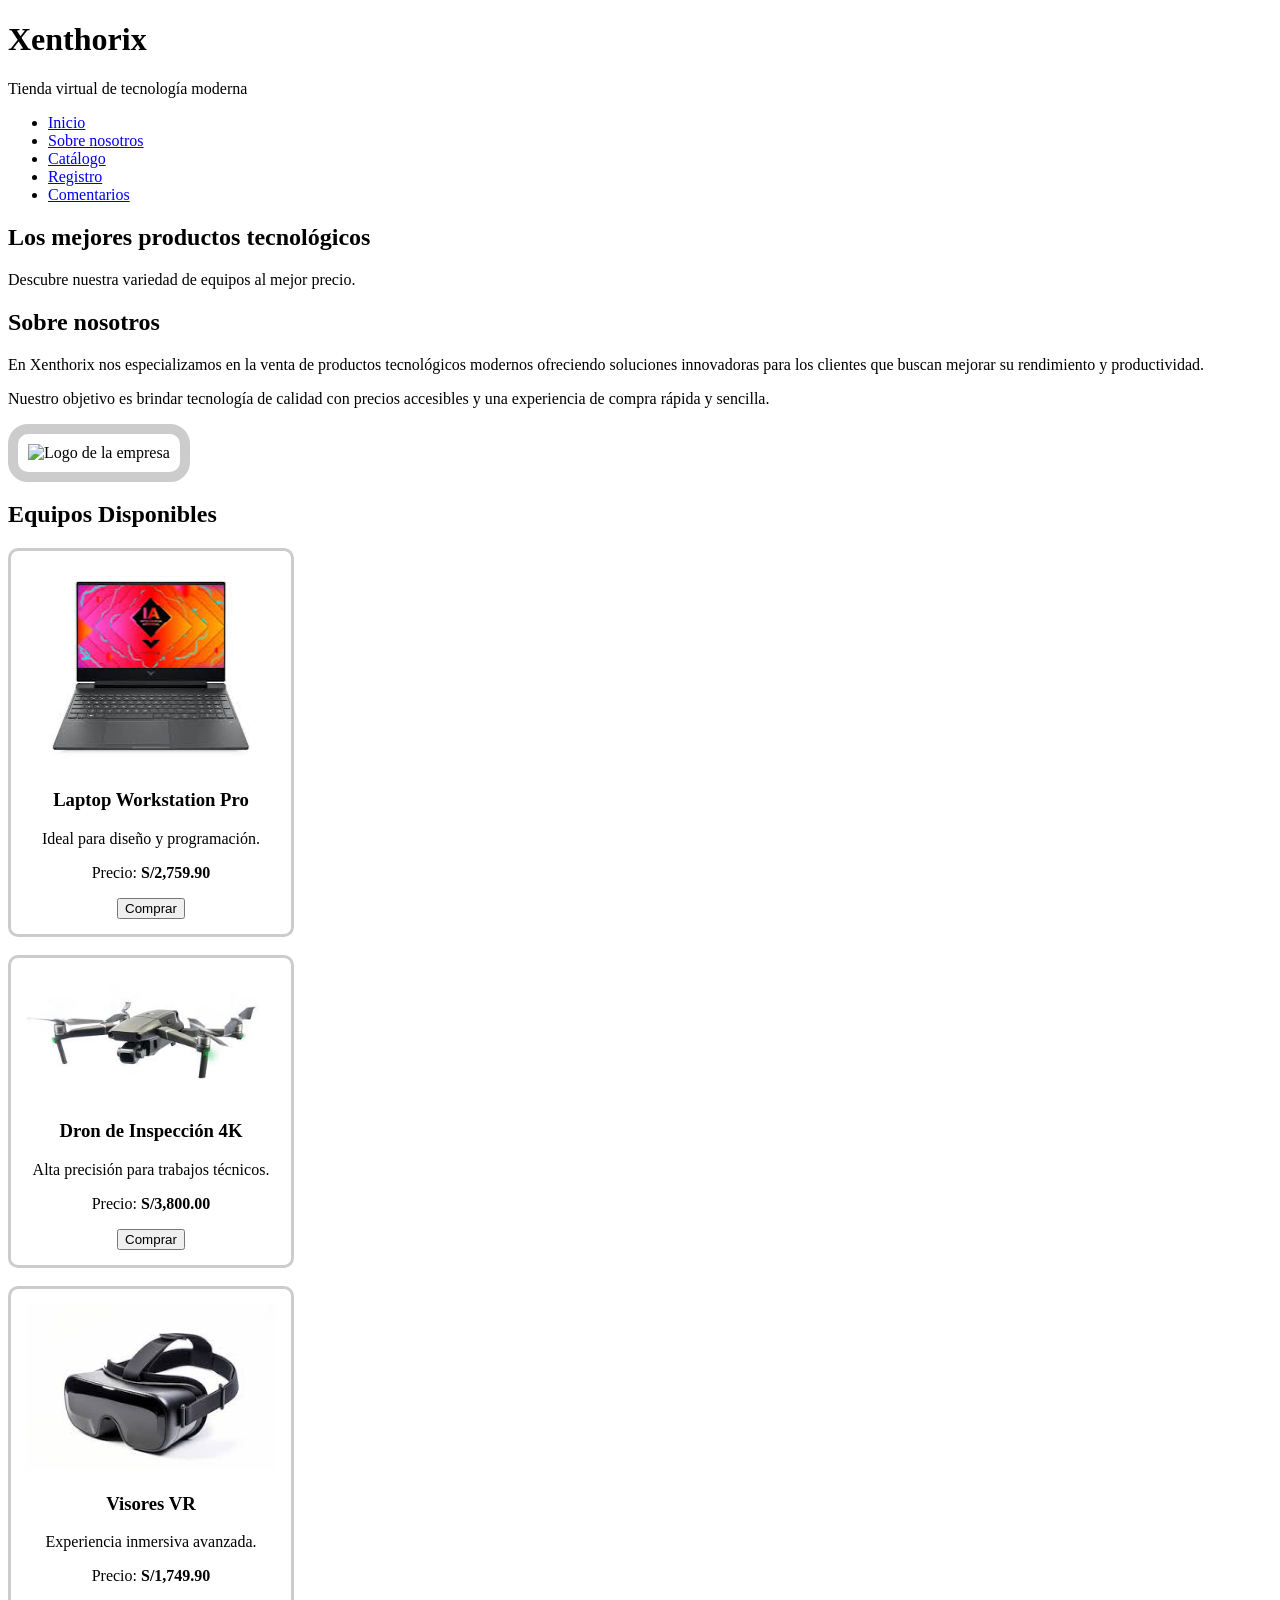
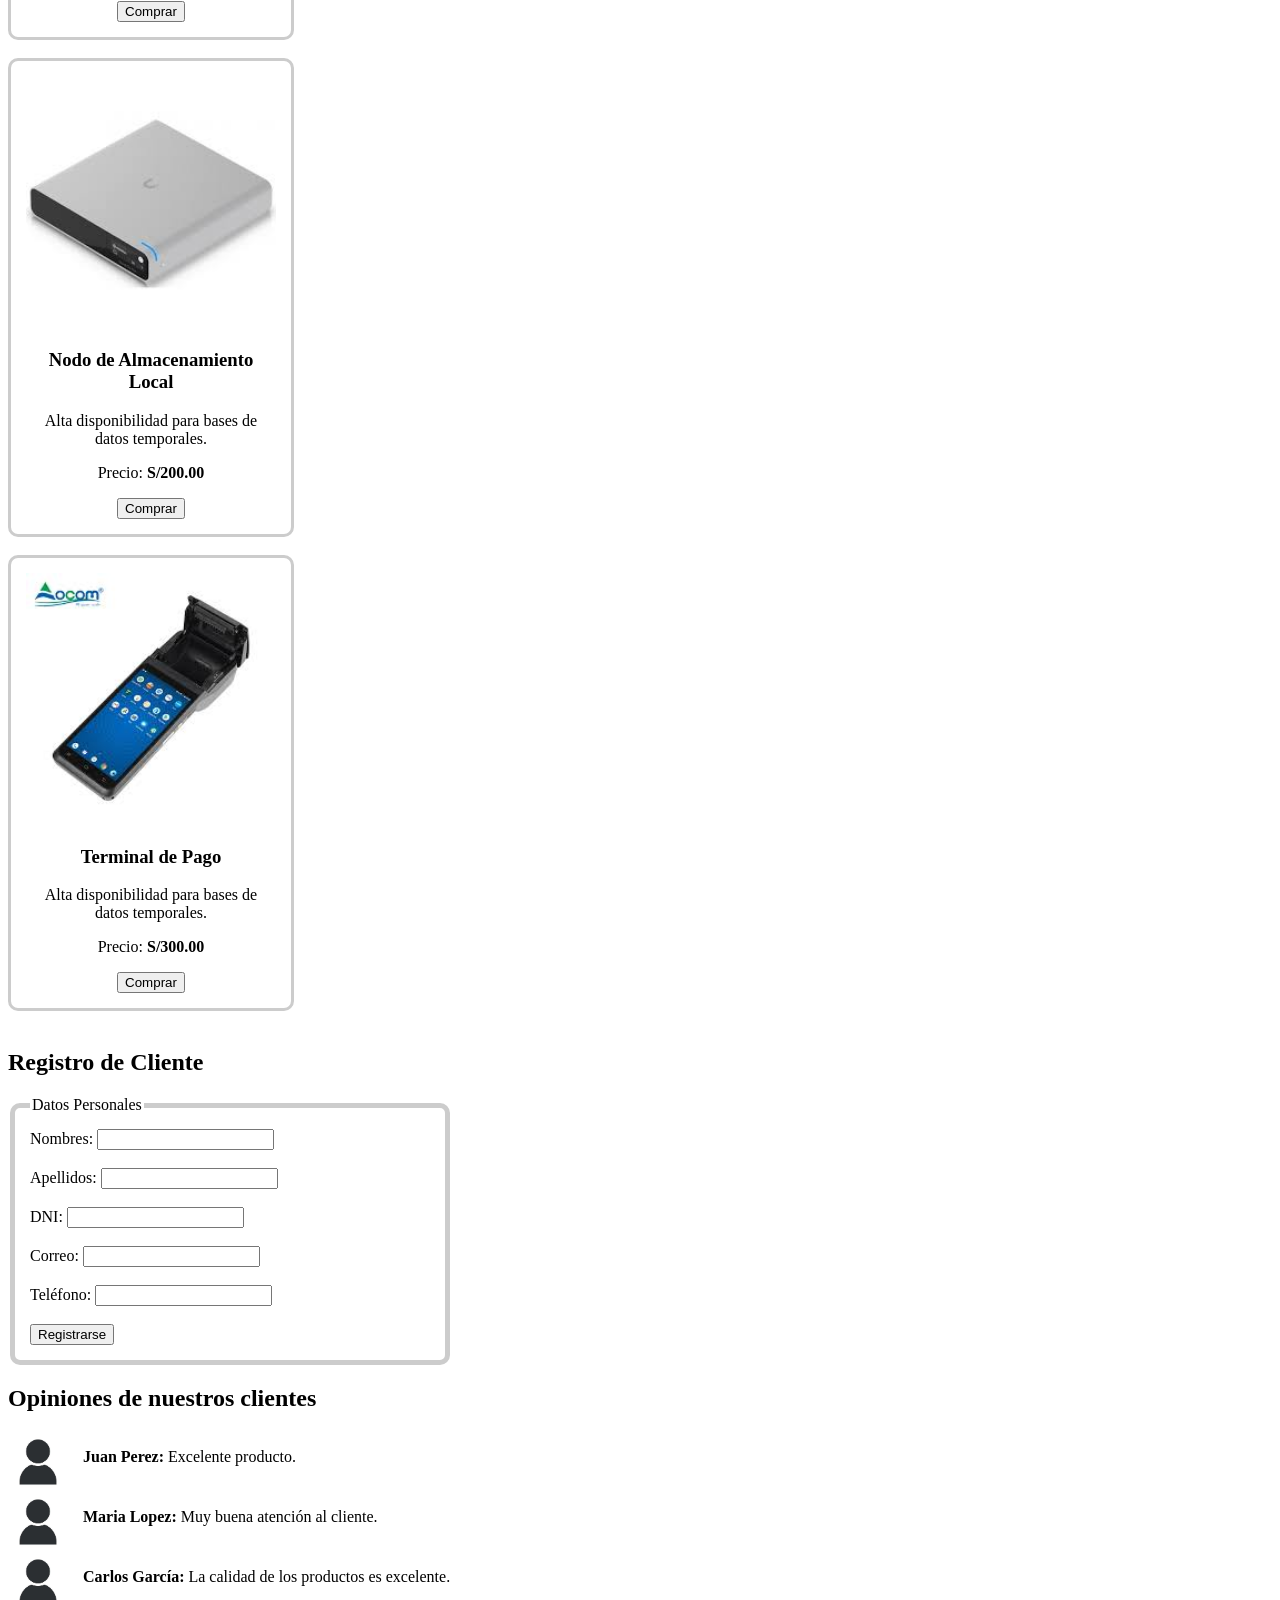
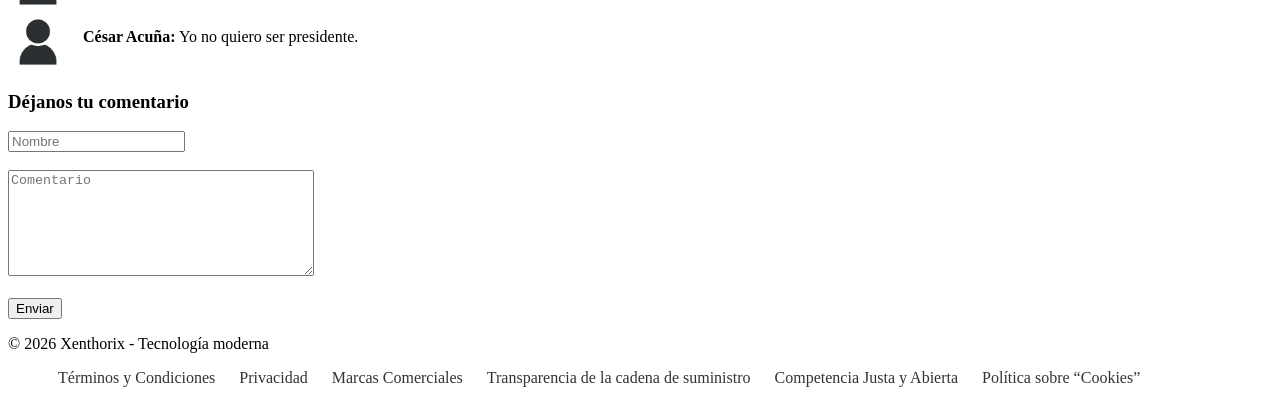
==== index.html @ 1d028c47 "Camb 4" ====
<!DOCTYPE html>
<html lang="es">
<head>
    <meta charset="UTF-8">
    <title>Xenthorix - Tienda de Tecnología</title>
</head>
<body>

    <!-- ENCABEZADO -->
    <header>
        <h1>Xenthorix</h1>
        <p>Tienda virtual de tecnología moderna</p>
    </header>

    <!-- MENÚ -->
    <nav>
        <ul>
            <li><a href="#inicio">Inicio</a></li>
            <li><a href="#nosotros">Sobre nosotros</a></li>
            <li><a href="#catalogo">Catálogo</a></li>
            <li><a href="#registro">Registro</a></li>
            <li><a href="#comentarios">Comentarios</a></li>
        </ul>
    </nav>

    <main>

        <!-- INICIO -->
        <section id="inicio">
            <h2>Los mejores productos tecnológicos</h2>
            <p>Descubre nuestra variedad de equipos al mejor precio.</p>
        </section>

        <!-- SOBRE NOSOTROS -->
        <section id="nosotros">
            <h2>Sobre nosotros</h2>
            <p>
                En Xenthorix nos especializamos en la venta de productos tecnológicos modernos ofreciendo soluciones innovadoras para los clientes que buscan mejorar su rendimiento y productividad.
            </p>
            <p>
                Nuestro objetivo es brindar tecnología de calidad con precios accesibles
                y una experiencia de compra rápida y sencilla.
            </p>
            <img src="c:\Users\uset\Downloads\vecteezy_tech-world-logo-template-design-vector-design-concept-icon_14832002-1-artguru.png" alt="Logo de la empresa" style="width:300px; height: 300px;border: 10px solid #ccc; padding: 10px; border-radius: 20px; text-align: center;">
        </section>

        <!-- CATÁLOGO -->
        <section id="catalogo">
            <h2>Equipos Disponibles</h2>

            <article style="border: 3px solid #ccc; padding: 15px; width: 250px; border-radius: 10px; text-align: center;">
                <img src="imagen/laptop.jpg" style="width:100%;">
                <h3>Laptop Workstation Pro</h3>
                <p>Ideal para diseño y programación.</p>
                <p>Precio: <strong>S/2,759.90</strong></p>
                <button>Comprar</button>
            </article>
            <br>

            <article style="border: 3px solid #ccc; padding: 15px; width: 250px; border-radius: 10px; text-align: center;">
                <img src="imagen/dron.jpg" style="width:100%;">
                <h3>Dron de Inspección 4K</h3>
                <p>Alta precisión para trabajos técnicos.</p>
                <p>Precio: <strong>S/3,800.00</strong></p>
                <button>Comprar</button>
            </article>
            <br>

            <article style="border: 3px solid #ccc; padding: 15px; width: 250px; border-radius: 10px; text-align: center;">
                <img src="imagen/gafas.jpg" style="width:100%;">
                <h3>Visores VR</h3>
                <p>Experiencia inmersiva avanzada.</p>
                <p>Precio: <strong>S/1,749.90</strong></p>
                <button>Comprar</button>
            </article>
            <br>

            <article style="border: 3px solid #ccc; padding: 15px; width: 250px; border-radius: 10px; text-align: center;">
                <img src="imagen/servidor.jpg" style="width:100%;">
                <h3>Nodo de Almacenamiento Local</h3>
                <p>Alta disponibilidad para bases de datos temporales.</p>
                <p>Precio: <strong>S/200.00</strong></p>
                <button>Comprar</button>
            </article>
            <br>
            
            <article style="border: 3px solid #ccc; padding: 15px; width: 250px; border-radius: 10px; text-align: center;">
                <img src="imagen/terminal_de_pago.jpg" style="width: 100%;">
                <h3>Terminal de Pago</h3>
                <p>Alta disponibilidad para bases de datos temporales.</p>
                <p>Precio: <strong>S/300.00</strong></p>
                <button>Comprar</button>
            </article>
            <br>
            

        </section>

        <!-- REGISTRO -->
        <section id="registro">
            <h2>Registro de Cliente</h2>

            <form>
                <fieldset style="border: 5px solid #ccc; padding: 15px; width: 400px; border-radius: 10px;"> 
                    <legend>Datos Personales</legend>

                    <label>Nombres:</label>
                    <input type="text" required><br><br>

                    <label>Apellidos:</label>
                    <input type="text" required><br><br>

                    <label>DNI:</label>
                    <input type="text" required><br><br>

                    <label>Correo:</label>
                    <input type="email" required><br><br>

                    <label>Teléfono:</label>
                    <input type="tel"><br><br>

                    <button type="submit">Registrarse</button>
                </fieldset>
            </form>
        </section>

        <!-- COMENTARIOS -->
        <section id="comentarios">
            <h2>Opiniones de nuestros clientes</h2>

            <article style="display:flex; gap:15px;">
                <img src="imagen/user1.jpg" style="width:60px; border-radius:50%;">
                <p><strong>Juan Perez:</strong> Excelente producto.</p>
            </article>

            <article style="display:flex; gap:15px;">
                <img src="imagen/user1.jpg" style="width:60px; border-radius:50%;">
                <p><strong>Maria Lopez:</strong> Muy buena atención al cliente.</p>
            </article>

            <article style="display:flex; gap:15px;">
                <img src="imagen/user1.jpg" style="width:60px; border-radius:50%;">
                <p><strong>Carlos García:</strong> La calidad de los productos es excelente.</p>
            </article>

            <article style="display:flex; gap:15px;">
                <img src="imagen/user1.jpg" style="width:60px; border-radius:50%;">
                <p><strong>César Acuña:</strong> Yo no quiero ser presidente.</p>
            </article>
            
                <h3>Déjanos tu comentario</h3>
                <form>
                    <input type="text" placeholder="Nombre"><br><br>
                    <textarea placeholder="Comentario" style="width:300px; height:100px;"></textarea><br><br>
                    <button>Enviar</button>
            </form>
        </section>

    </main>

    <!-- FOOTER -->
    <footer>
        <p>&copy; 2026 Xenthorix - Tecnología moderna</p>
    </footer>

    <div class="col-12 text-center">
		<ul>
            <style>
                .links {
                    display: inline-block;
                    margin: 0 10px;
                }
                .links a {
                    text-decoration: none;
                    color: #333;
                }
            </style>
            
				<li class="links"><a href="/es/legal/copyright.html">Términos y Condiciones</a></li>
			
				<li class="links"><a href="/es/legal/privacy.html">Privacidad</a></li>
			
				<li class="links"><a href="/es/legal/trademarks.html">Marcas Comerciales</a></li>
			
				<li class="links"><a href="/es/legal/transparency.html" target="_blank">Transparencia de la cadena de suministro</a></li>
			
				<li class="links"><a href="/es/legal/competition.html">Competencia Justa y Abierta</a></li>
			
				<li class="links"><a href="/es/legal/cookies.html">Política sobre “Cookies”</a></li>
			
		</ul>
	</div>

</body>
</html>
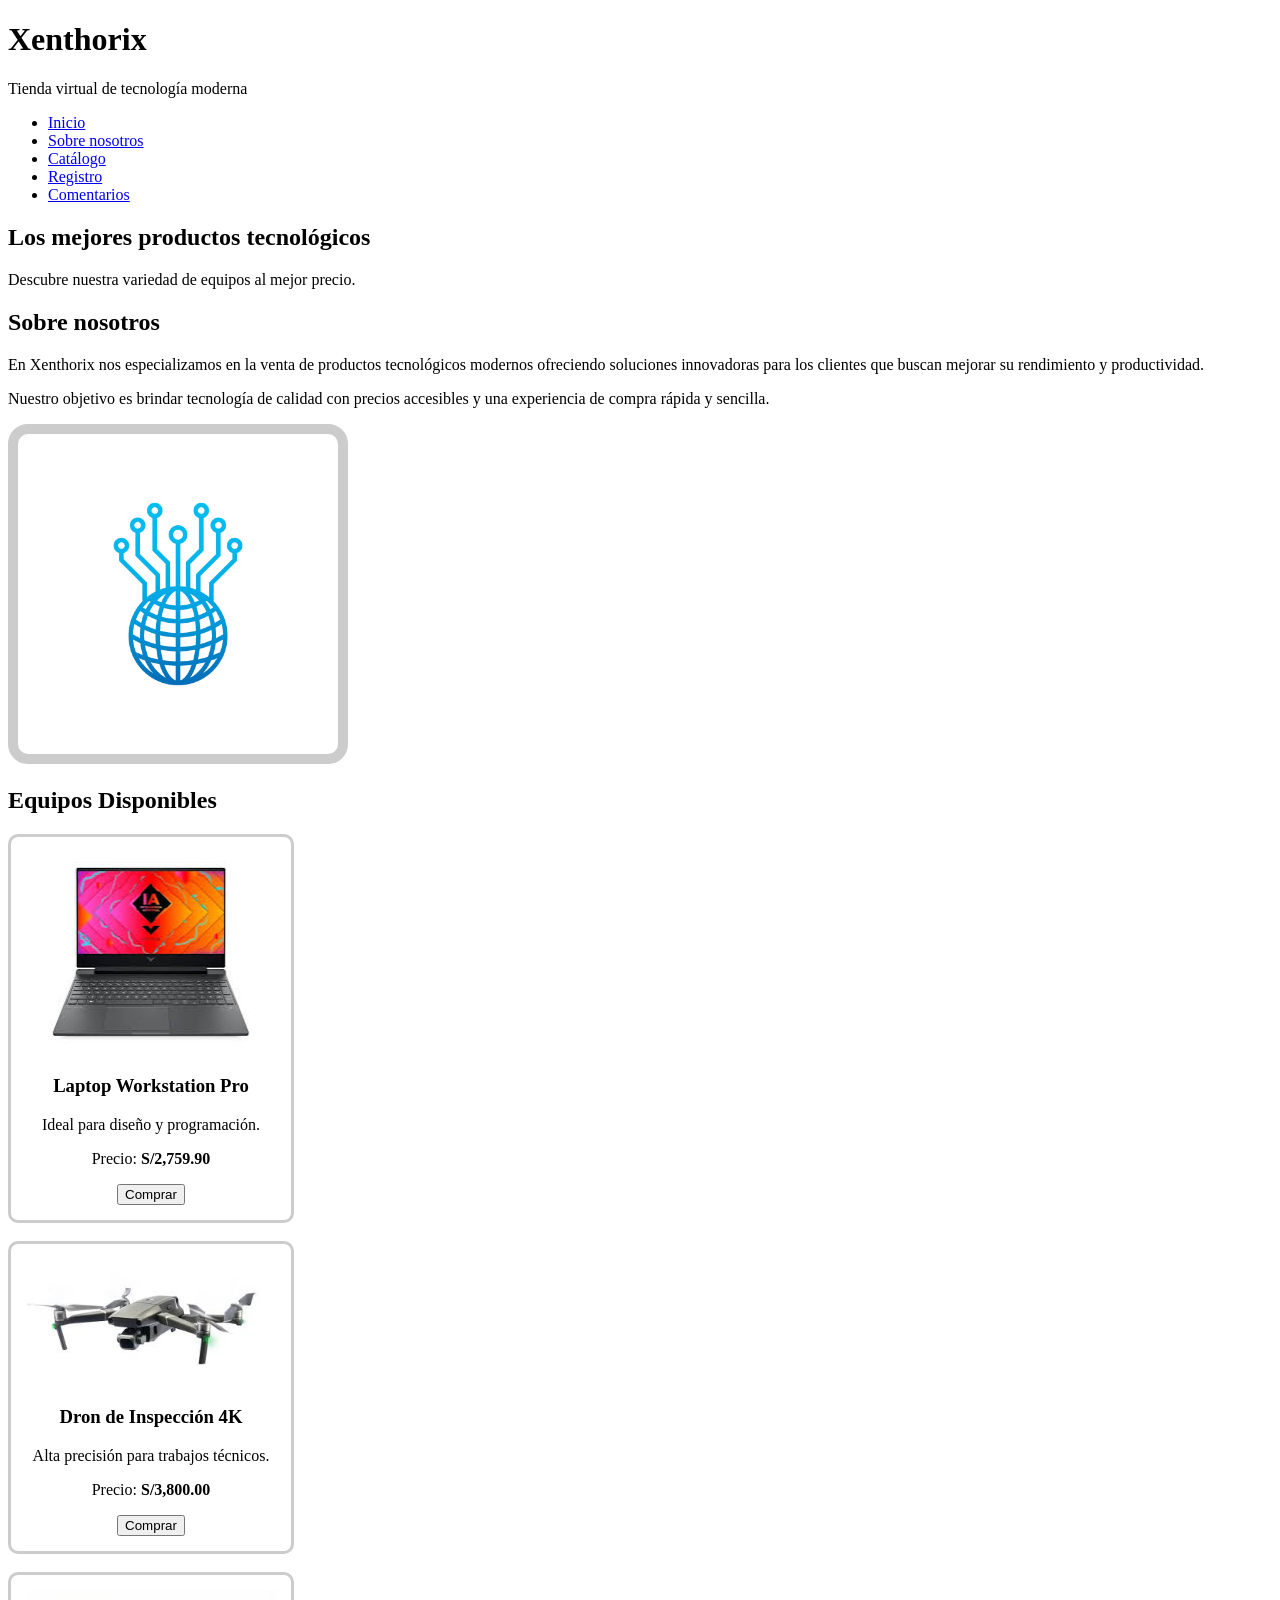
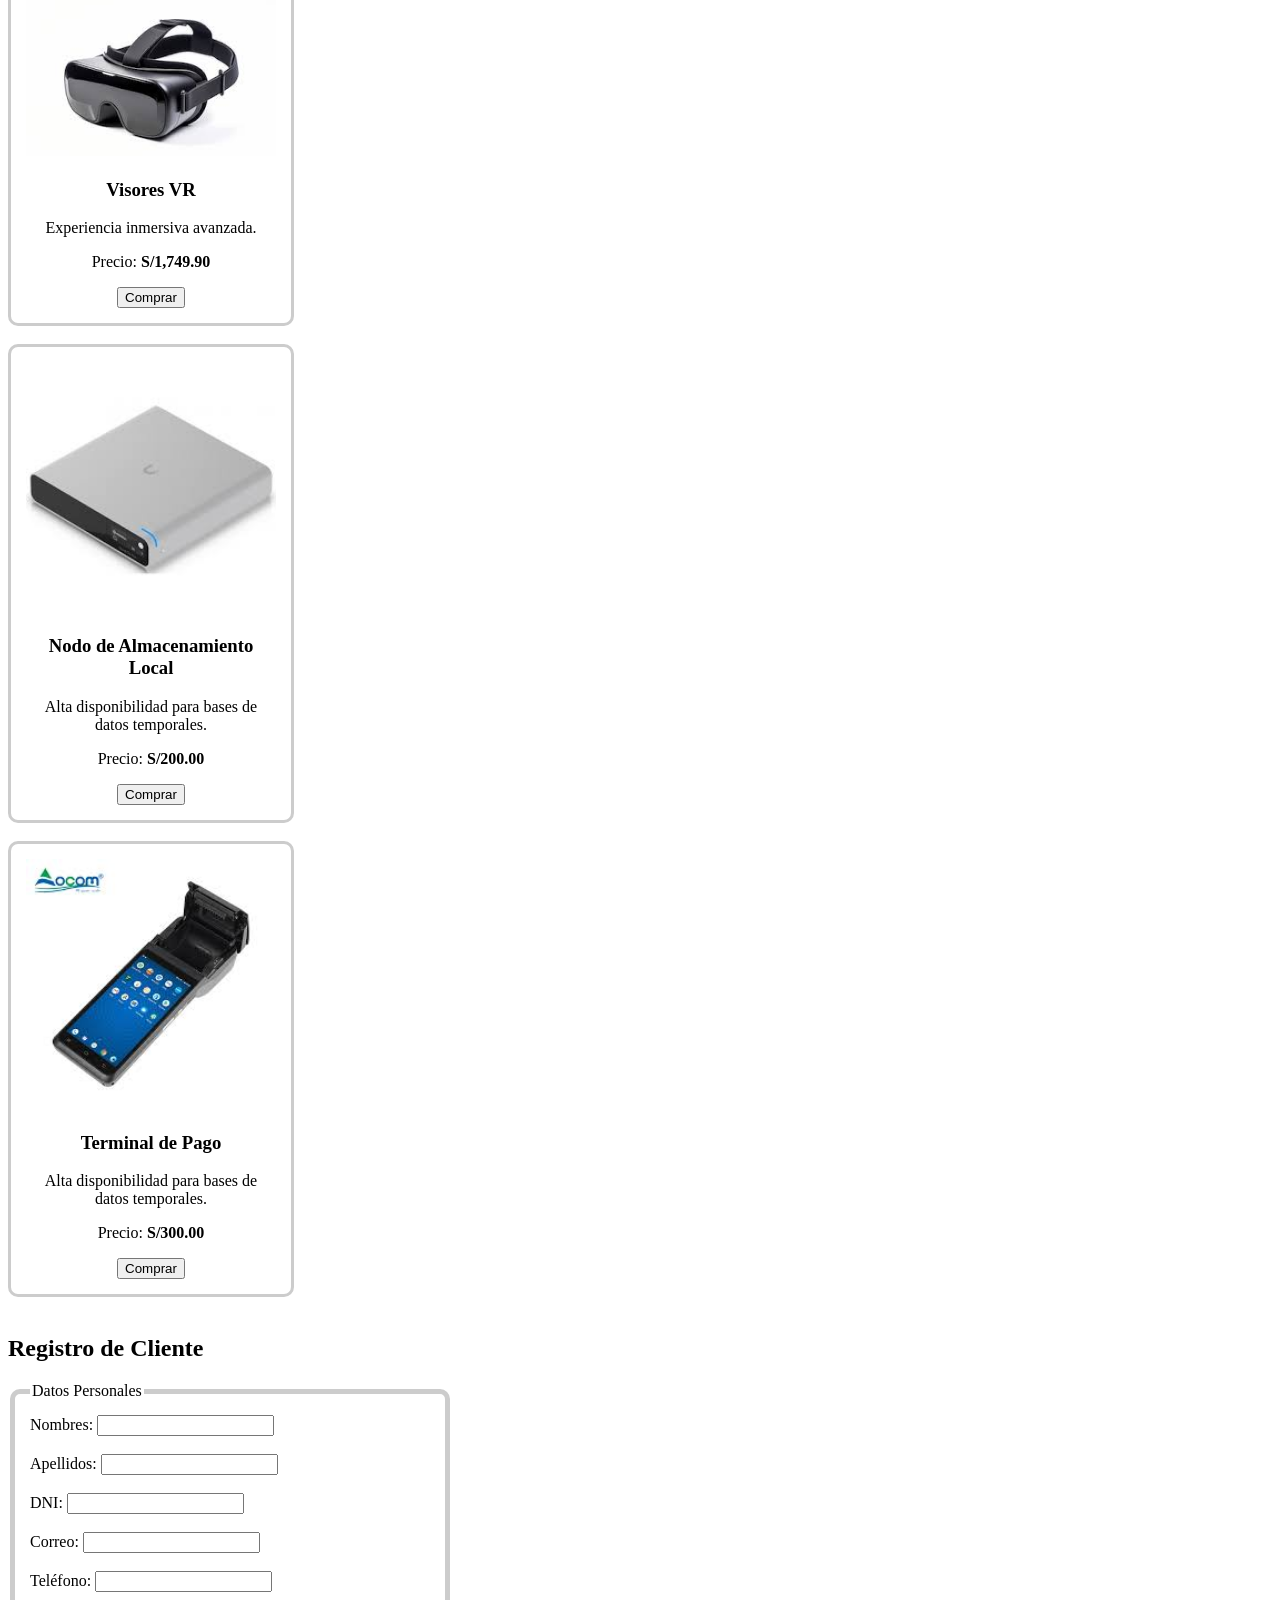
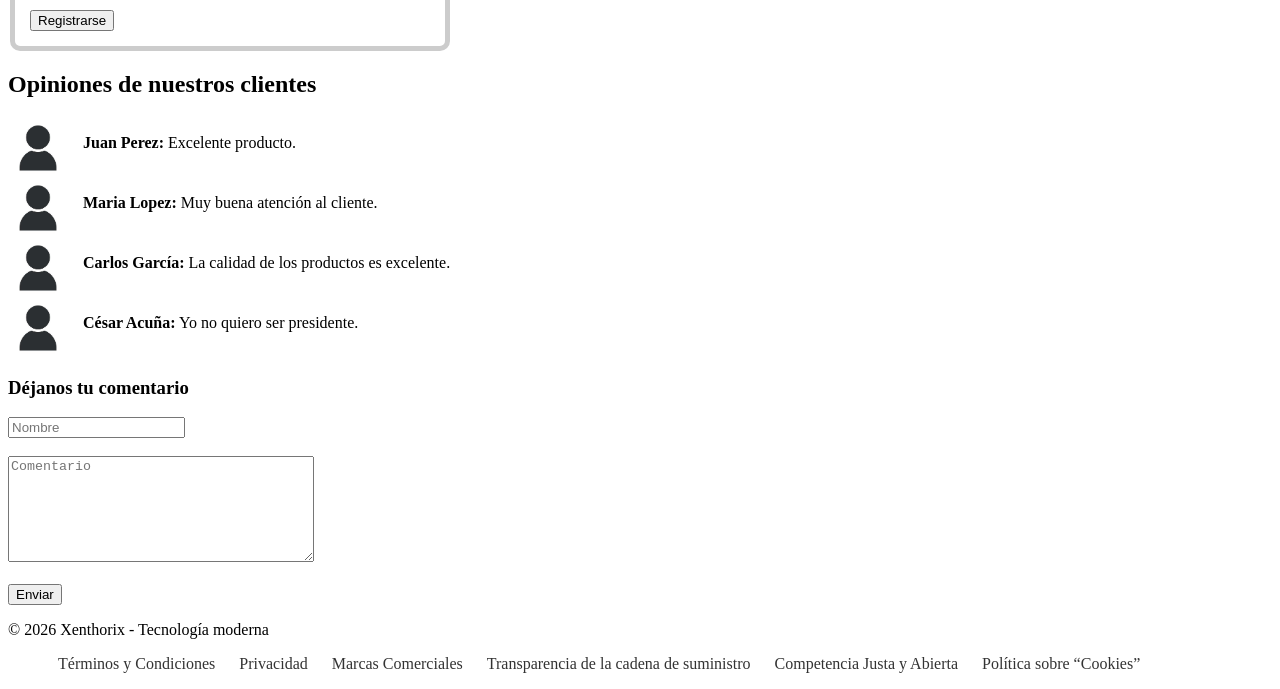
==== commit 451dffb5: "logo1" ====
--- a/index.html
+++ b/index.html
@@ -41,7 +41,7 @@
                 Nuestro objetivo es brindar tecnología de calidad con precios accesibles
                 y una experiencia de compra rápida y sencilla.
             </p>
-            <img src="c:\Users\uset\Downloads\vecteezy_tech-world-logo-template-design-vector-design-concept-icon_14832002-1-artguru.png" alt="Logo de la empresa" style="width:300px; height: 300px;border: 10px solid #ccc; padding: 10px; border-radius: 20px; text-align: center;">
+            <img src="imagen/logo.png" alt="Logo de la empresa" style="width:300px; height: 300px;border: 10px solid #ccc; padding: 10px; border-radius: 20px; text-align: center;">
         </section>
 
         <!-- CATÁLOGO -->
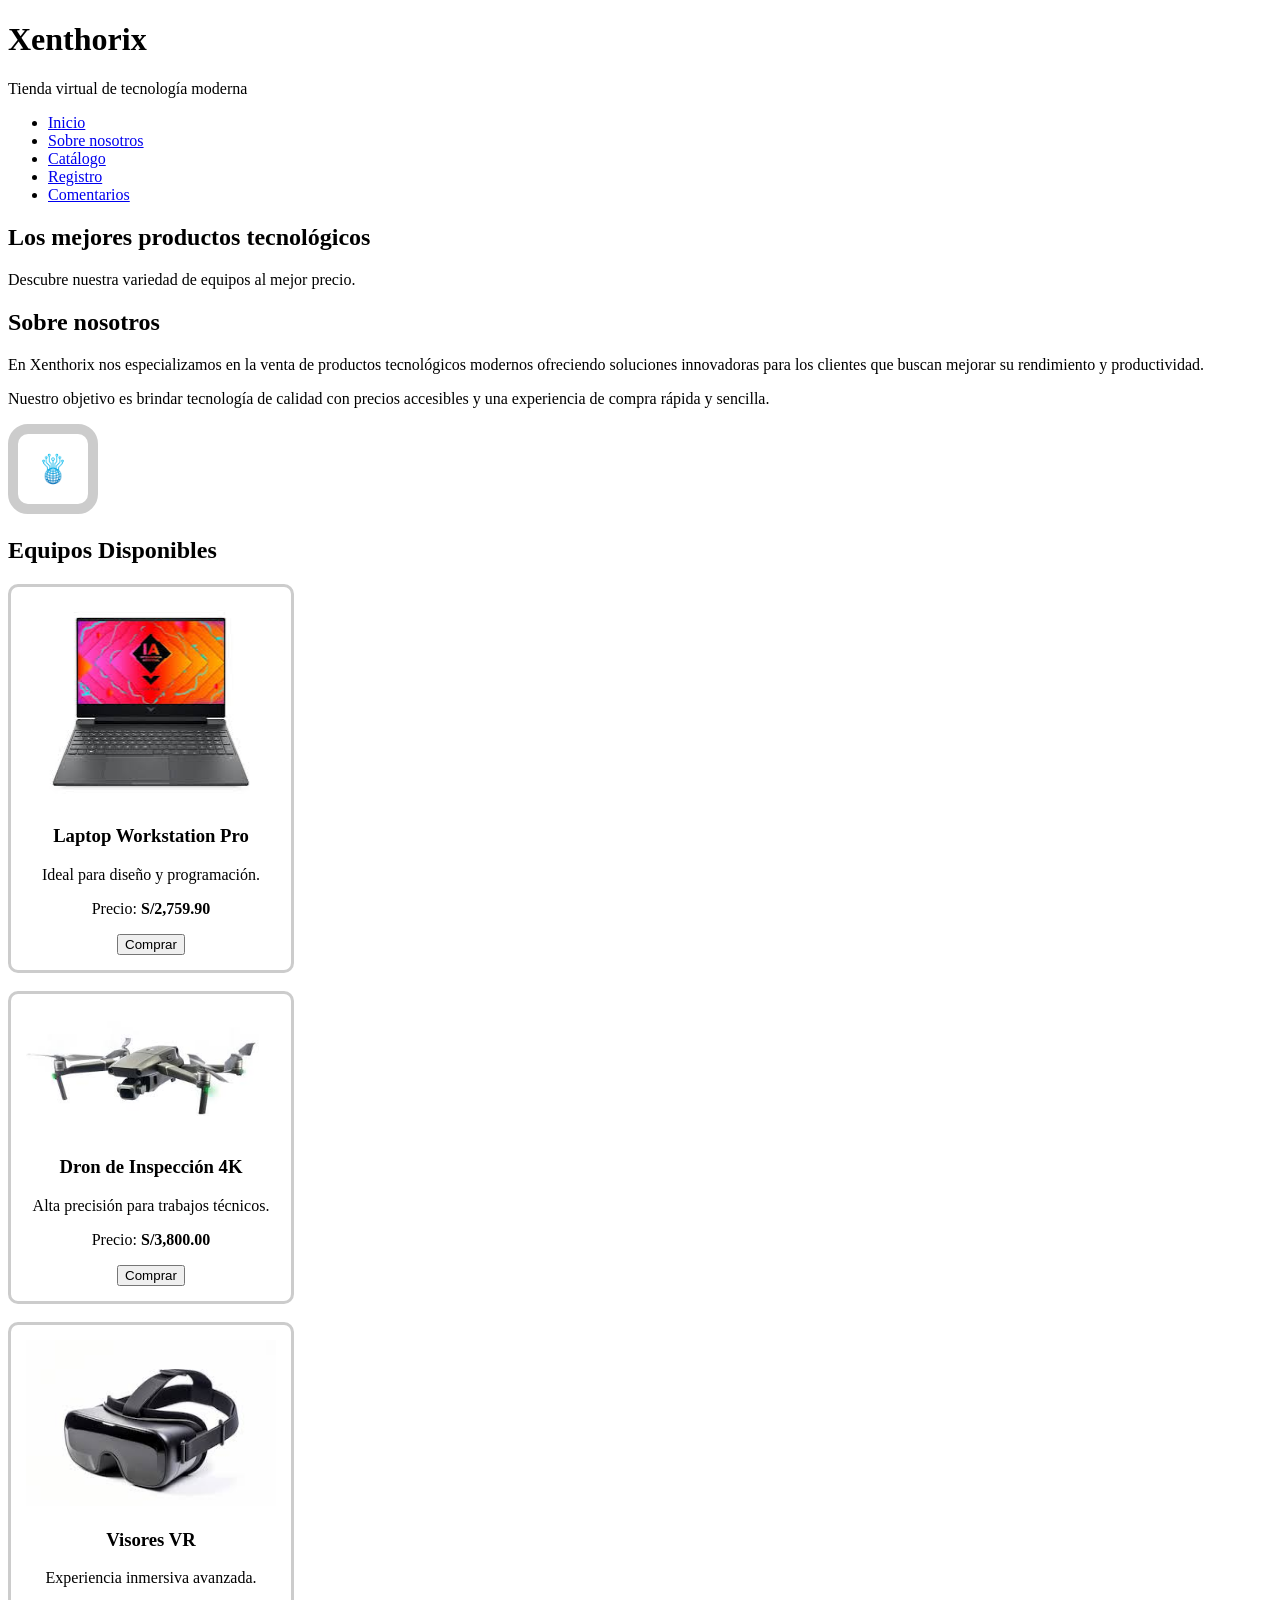
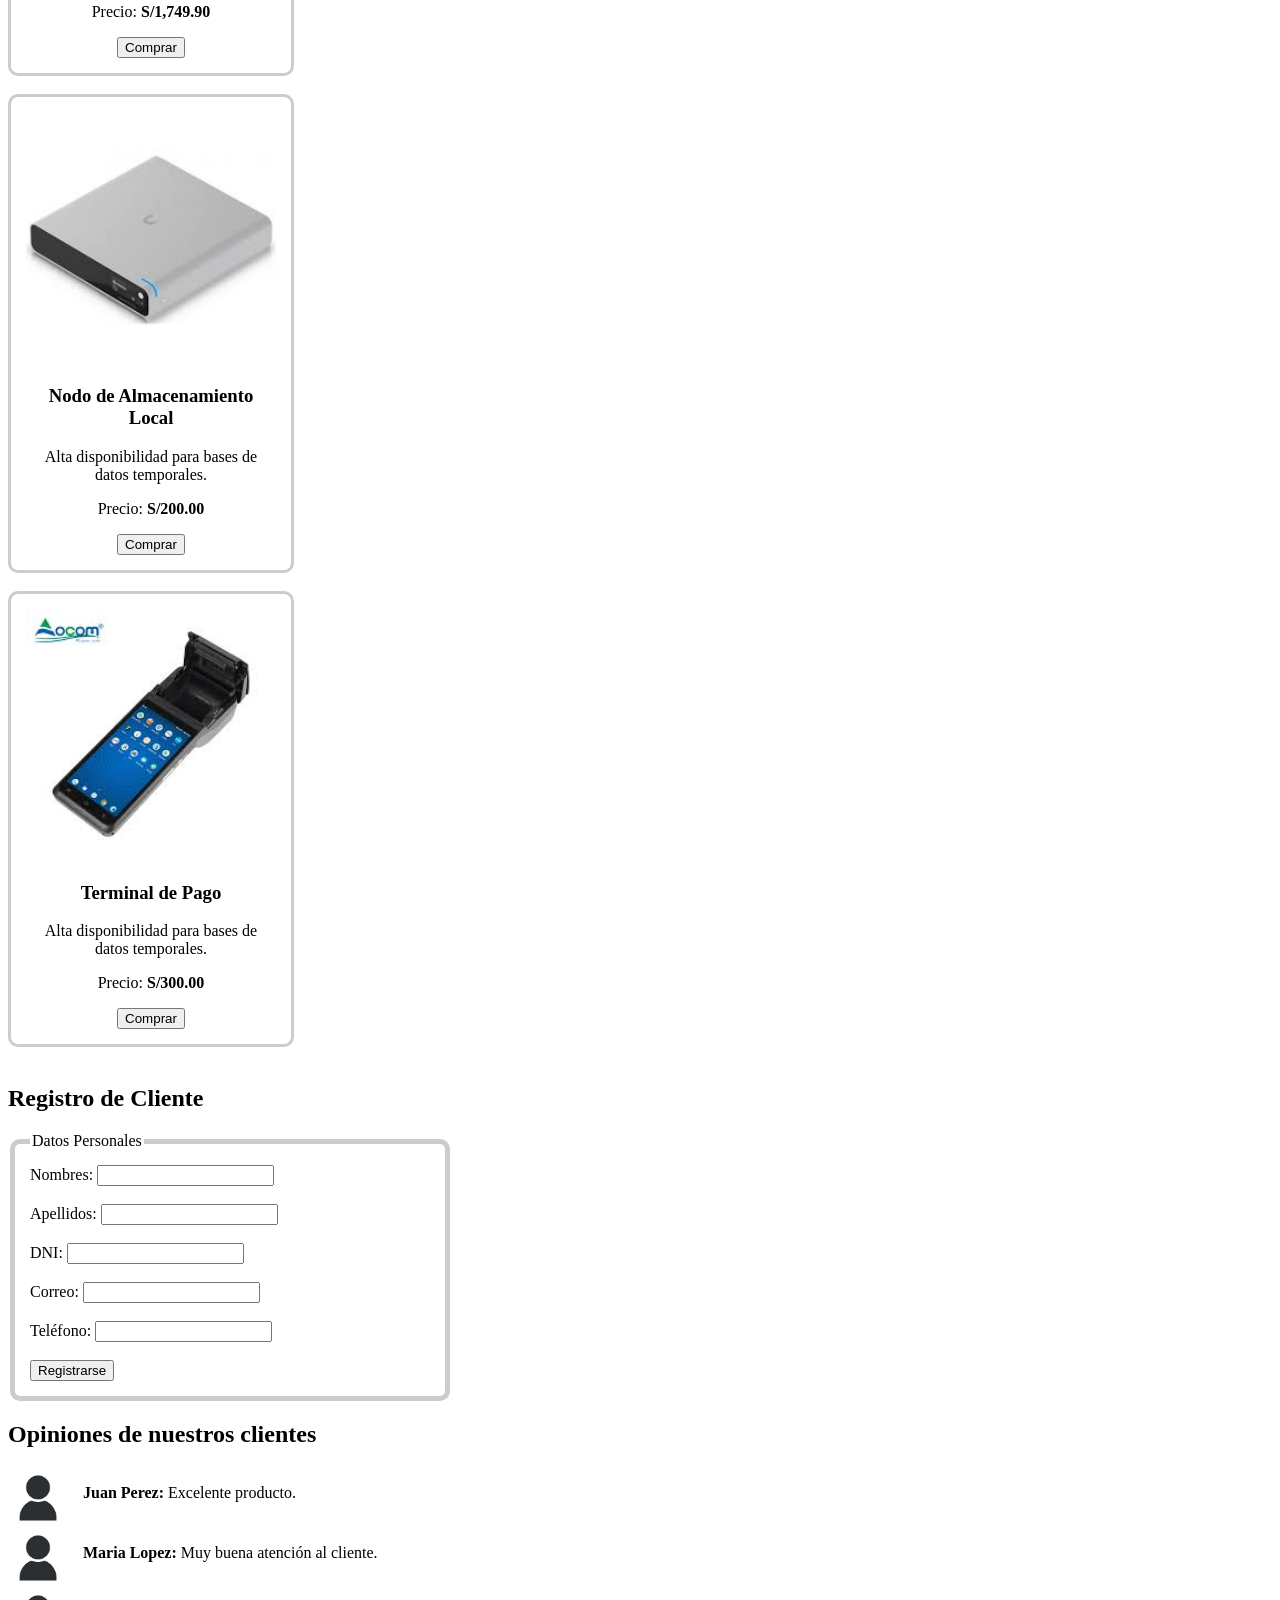
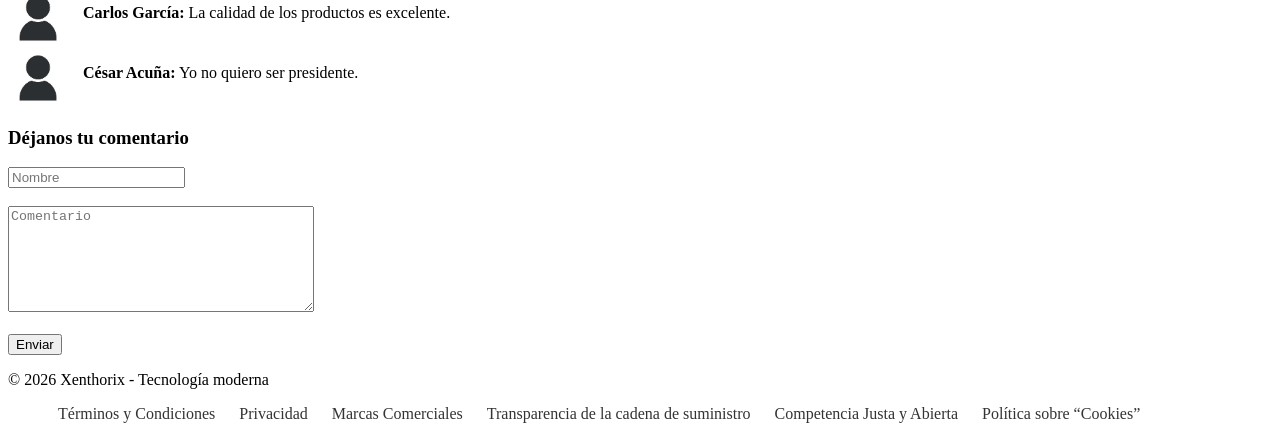
==== commit 2bd9bac3: "cambio logo otra vez xd" ====
--- a/index.html
+++ b/index.html
@@ -41,7 +41,7 @@
                 Nuestro objetivo es brindar tecnología de calidad con precios accesibles
                 y una experiencia de compra rápida y sencilla.
             </p>
-            <img src="imagen/logo.png" alt="Logo de la empresa" style="width:300px; height: 300px;border: 10px solid #ccc; padding: 10px; border-radius: 20px; text-align: center;">
+            <img src="imagen/logo.png" alt="Logo de la empresa" style="width:50px; height: 50px;border: 10px solid #ccc; padding: 10px; border-radius: 20px; text-align: center;">
         </section>
 
         <!-- CATÁLOGO -->
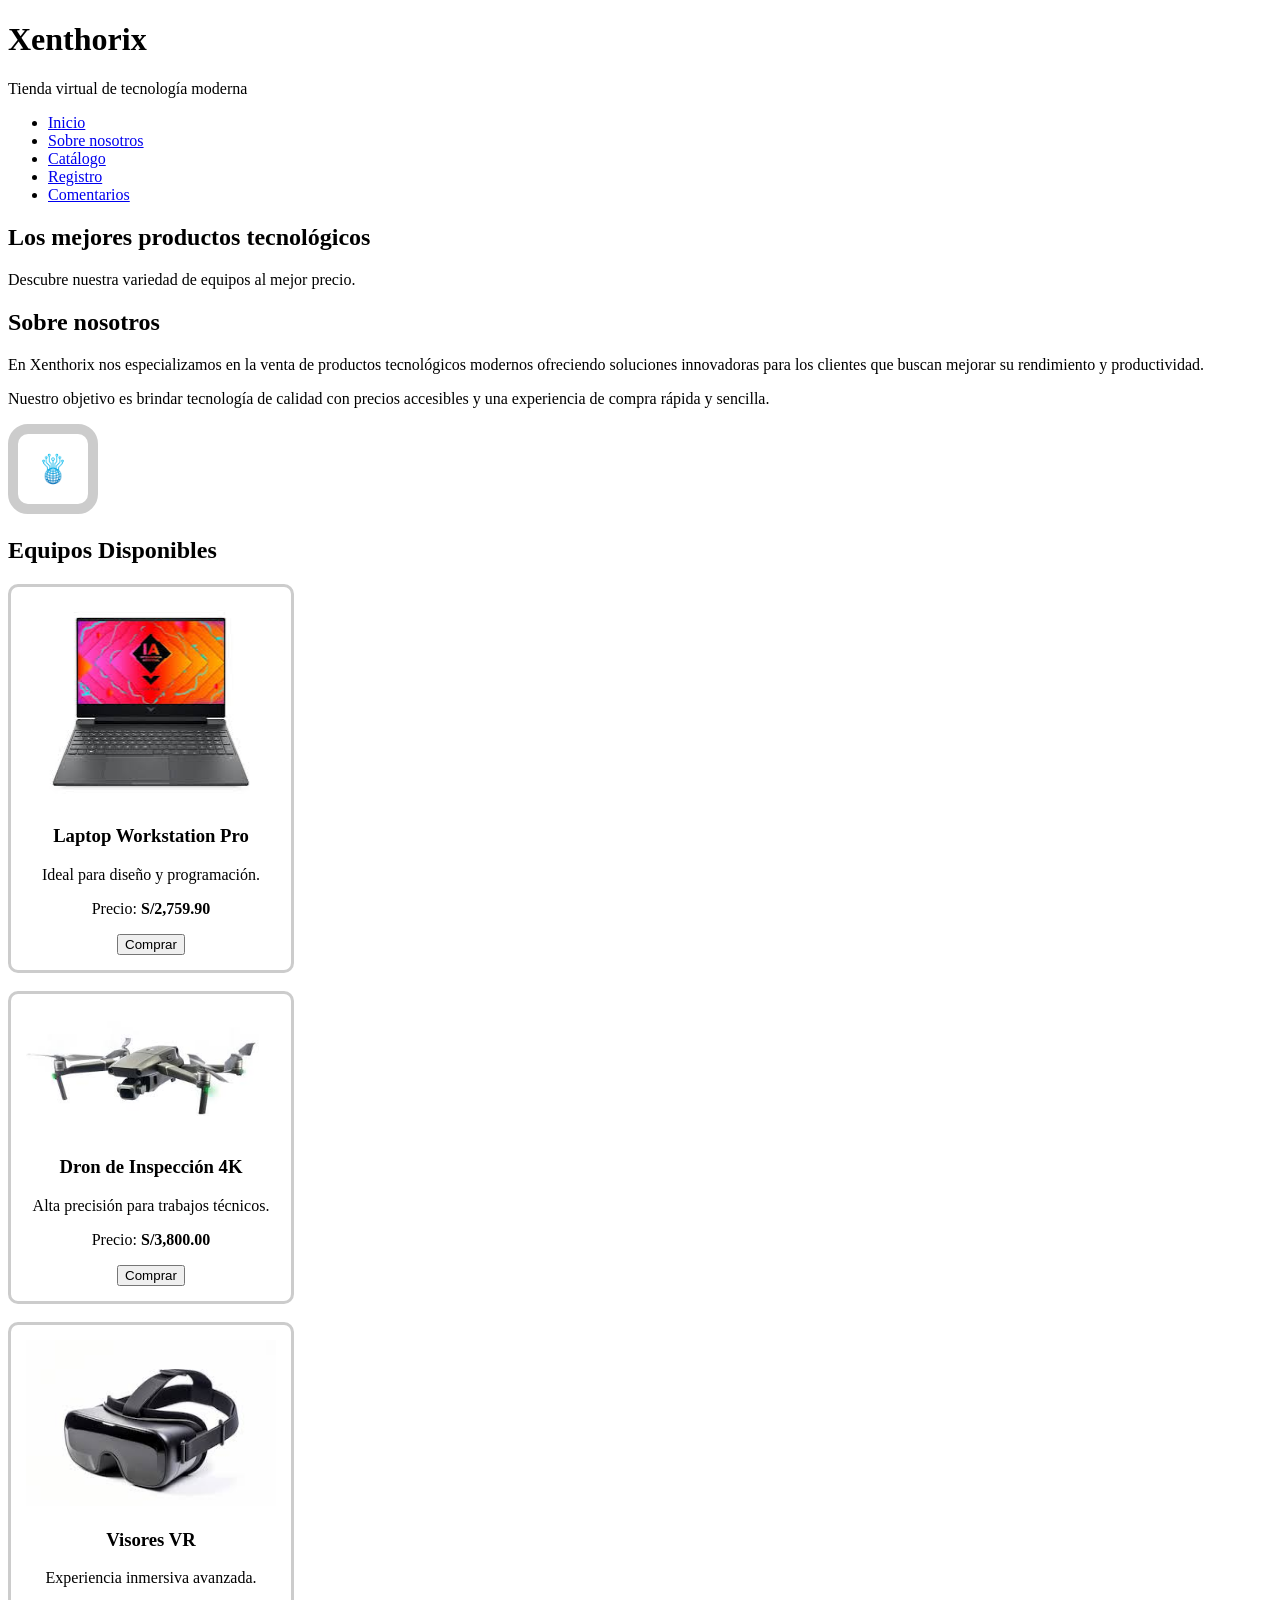
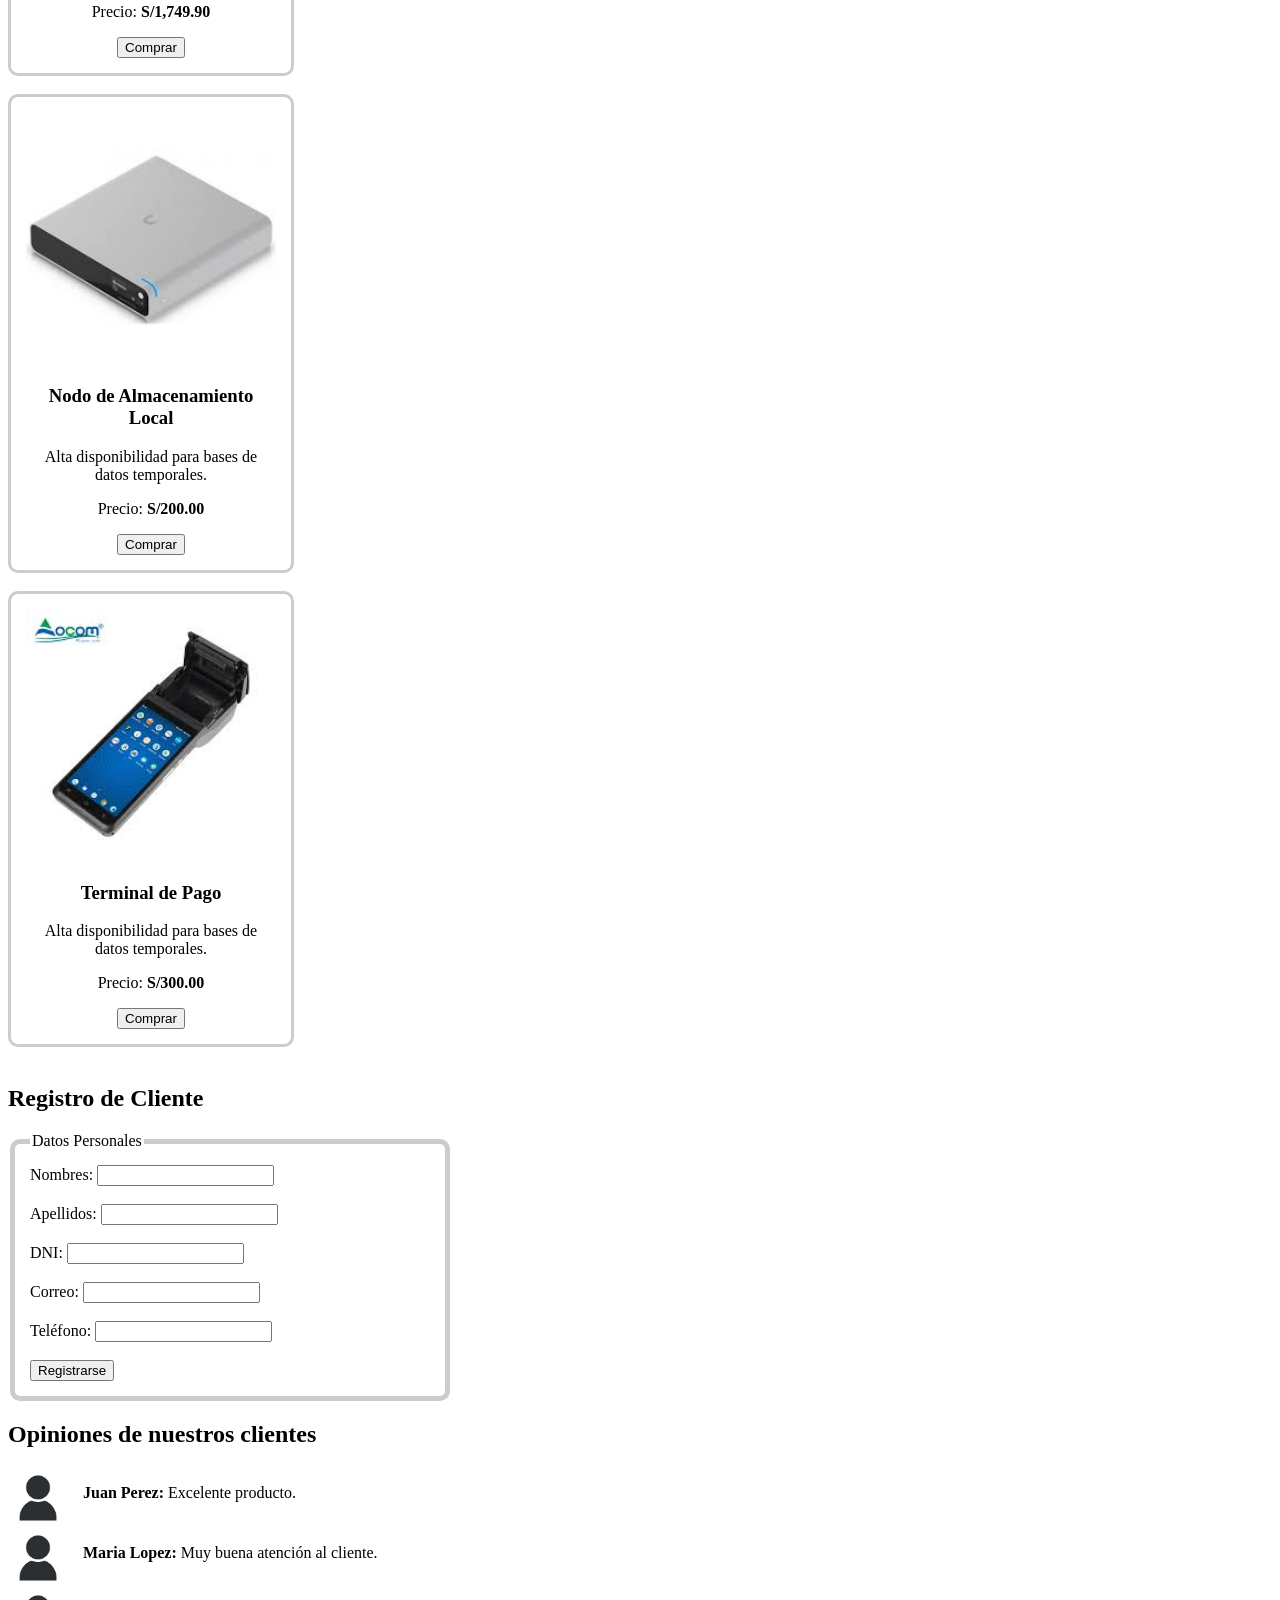
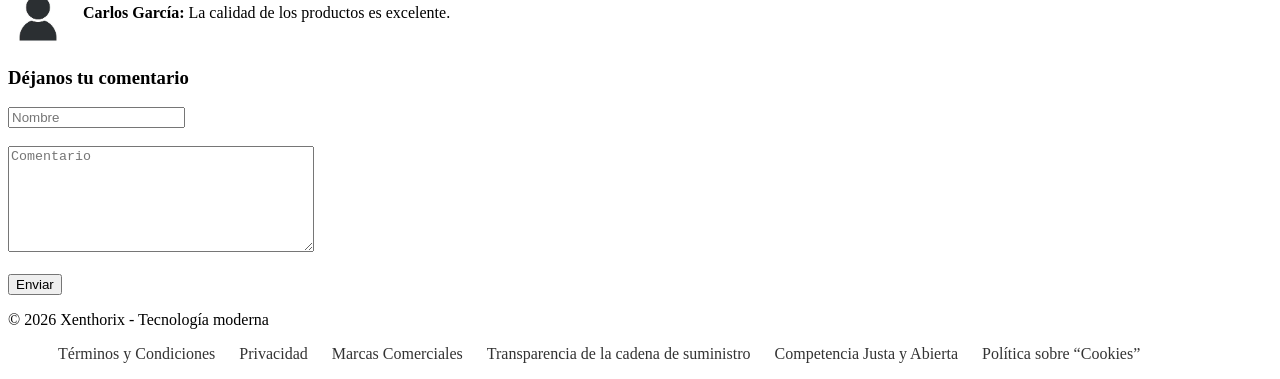
==== commit 480461cd: "Update index.html" ====
--- a/index.html
+++ b/index.html
@@ -142,11 +142,6 @@
                 <img src="imagen/user1.jpg" style="width:60px; border-radius:50%;">
                 <p><strong>Carlos García:</strong> La calidad de los productos es excelente.</p>
             </article>
-
-            <article style="display:flex; gap:15px;">
-                <img src="imagen/user1.jpg" style="width:60px; border-radius:50%;">
-                <p><strong>César Acuña:</strong> Yo no quiero ser presidente.</p>
-            </article>
             
                 <h3>Déjanos tu comentario</h3>
                 <form>
@@ -192,4 +187,4 @@
 	</div>
 
 </body>
-</html>+</html>
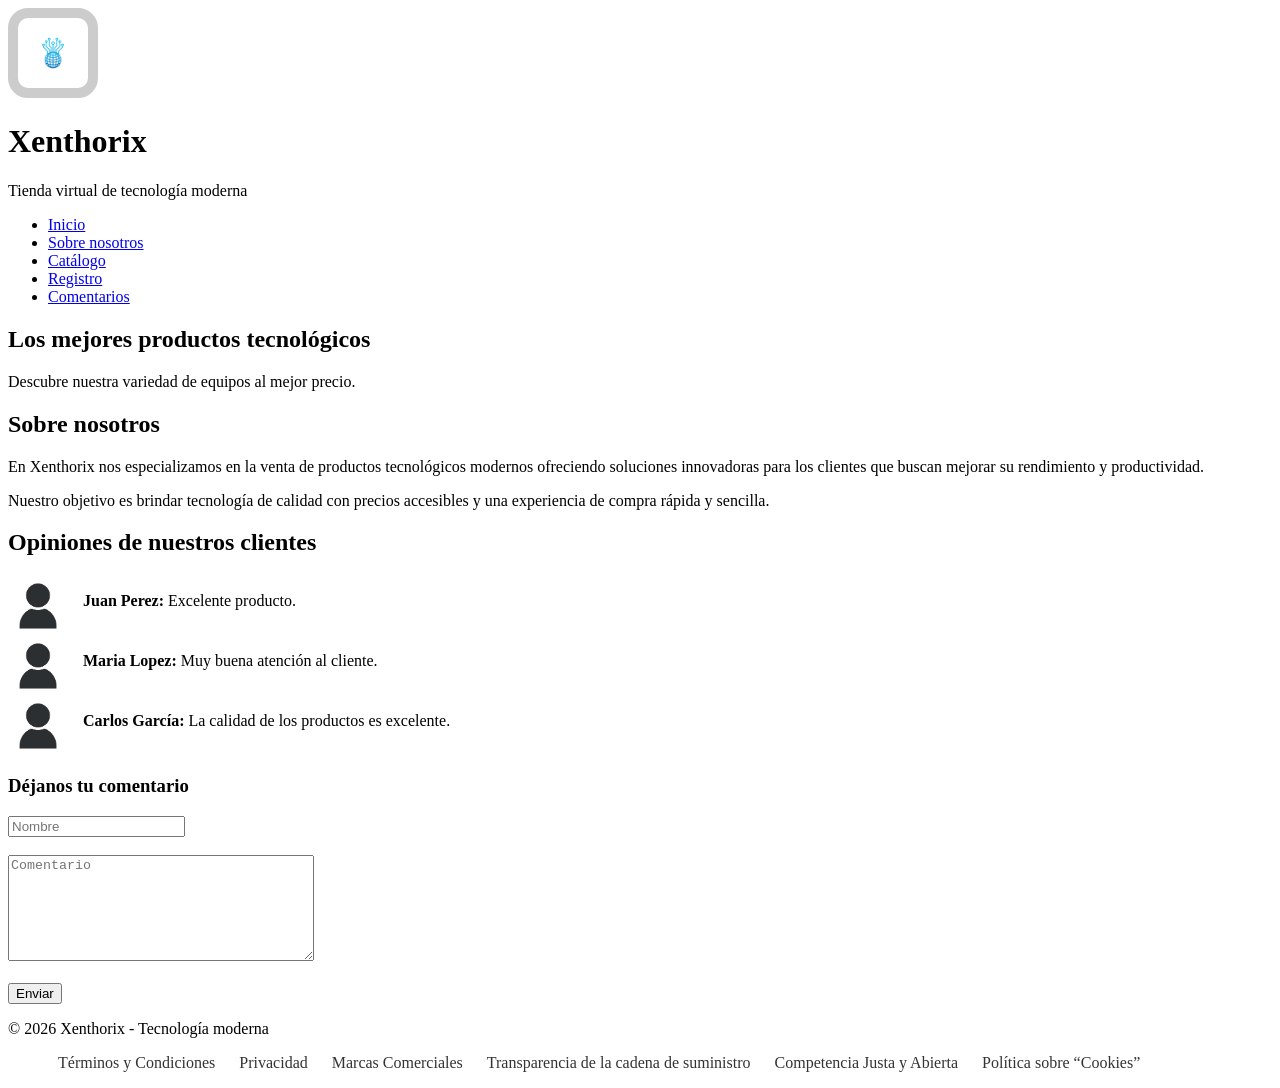
==== commit 6b48ac33: "pg1" ====
--- a/index.html
+++ b/index.html
@@ -3,23 +3,27 @@
 <head>
     <meta charset="UTF-8">
     <title>Xenthorix - Tienda de Tecnología</title>
+    <link rel="stylesheet" href="estilos.css">
 </head>
 <body>
 
     <!-- ENCABEZADO -->
     <header>
-        <h1>Xenthorix</h1>
-        <p>Tienda virtual de tecnología moderna</p>
+        <img src="imagen/logo.png" alt="Logo de la empresa" style="width:50px; height: 50px;border: 10px solid #ccc; padding: 10px; border-radius: 20px; text-align: center;">
+        <div class="texto-header">
+            <h1>Xenthorix</h1>
+            <p>Tienda virtual de tecnología moderna</p>
+        </div>
     </header>
 
     <!-- MENÚ -->
     <nav>
         <ul>
-            <li><a href="#inicio">Inicio</a></li>
-            <li><a href="#nosotros">Sobre nosotros</a></li>
-            <li><a href="#catalogo">Catálogo</a></li>
-            <li><a href="#registro">Registro</a></li>
-            <li><a href="#comentarios">Comentarios</a></li>
+            <li><a href="index.html#inicio">Inicio</a></li>
+            <li><a href="index.html#nosotros">Sobre nosotros</a></li>
+            <li><a href="catalogo.html">Catálogo</a></li>
+            <li><a href="registro.html">Registro</a></li>
+            <li><a href="#comentarios">Comentarios</a></li> 
         </ul>
     </nav>
 
@@ -41,89 +45,9 @@
                 Nuestro objetivo es brindar tecnología de calidad con precios accesibles
                 y una experiencia de compra rápida y sencilla.
             </p>
-            <img src="imagen/logo.png" alt="Logo de la empresa" style="width:50px; height: 50px;border: 10px solid #ccc; padding: 10px; border-radius: 20px; text-align: center;">
         </section>
 
-        <!-- CATÁLOGO -->
-        <section id="catalogo">
-            <h2>Equipos Disponibles</h2>
-
-            <article style="border: 3px solid #ccc; padding: 15px; width: 250px; border-radius: 10px; text-align: center;">
-                <img src="imagen/laptop.jpg" style="width:100%;">
-                <h3>Laptop Workstation Pro</h3>
-                <p>Ideal para diseño y programación.</p>
-                <p>Precio: <strong>S/2,759.90</strong></p>
-                <button>Comprar</button>
-            </article>
-            <br>
-
-            <article style="border: 3px solid #ccc; padding: 15px; width: 250px; border-radius: 10px; text-align: center;">
-                <img src="imagen/dron.jpg" style="width:100%;">
-                <h3>Dron de Inspección 4K</h3>
-                <p>Alta precisión para trabajos técnicos.</p>
-                <p>Precio: <strong>S/3,800.00</strong></p>
-                <button>Comprar</button>
-            </article>
-            <br>
-
-            <article style="border: 3px solid #ccc; padding: 15px; width: 250px; border-radius: 10px; text-align: center;">
-                <img src="imagen/gafas.jpg" style="width:100%;">
-                <h3>Visores VR</h3>
-                <p>Experiencia inmersiva avanzada.</p>
-                <p>Precio: <strong>S/1,749.90</strong></p>
-                <button>Comprar</button>
-            </article>
-            <br>
-
-            <article style="border: 3px solid #ccc; padding: 15px; width: 250px; border-radius: 10px; text-align: center;">
-                <img src="imagen/servidor.jpg" style="width:100%;">
-                <h3>Nodo de Almacenamiento Local</h3>
-                <p>Alta disponibilidad para bases de datos temporales.</p>
-                <p>Precio: <strong>S/200.00</strong></p>
-                <button>Comprar</button>
-            </article>
-            <br>
-            
-            <article style="border: 3px solid #ccc; padding: 15px; width: 250px; border-radius: 10px; text-align: center;">
-                <img src="imagen/terminal_de_pago.jpg" style="width: 100%;">
-                <h3>Terminal de Pago</h3>
-                <p>Alta disponibilidad para bases de datos temporales.</p>
-                <p>Precio: <strong>S/300.00</strong></p>
-                <button>Comprar</button>
-            </article>
-            <br>
-            
-
-        </section>
-
-        <!-- REGISTRO -->
-        <section id="registro">
-            <h2>Registro de Cliente</h2>
-
-            <form>
-                <fieldset style="border: 5px solid #ccc; padding: 15px; width: 400px; border-radius: 10px;"> 
-                    <legend>Datos Personales</legend>
-
-                    <label>Nombres:</label>
-                    <input type="text" required><br><br>
-
-                    <label>Apellidos:</label>
-                    <input type="text" required><br><br>
-
-                    <label>DNI:</label>
-                    <input type="text" required><br><br>
-
-                    <label>Correo:</label>
-                    <input type="email" required><br><br>
-
-                    <label>Teléfono:</label>
-                    <input type="tel"><br><br>
-
-                    <button type="submit">Registrarse</button>
-                </fieldset>
-            </form>
-        </section>
-
+        
         <!-- COMENTARIOS -->
         <section id="comentarios">
             <h2>Opiniones de nuestros clientes</h2>
@@ -187,4 +111,4 @@
 	</div>
 
 </body>
-</html>
+</html>
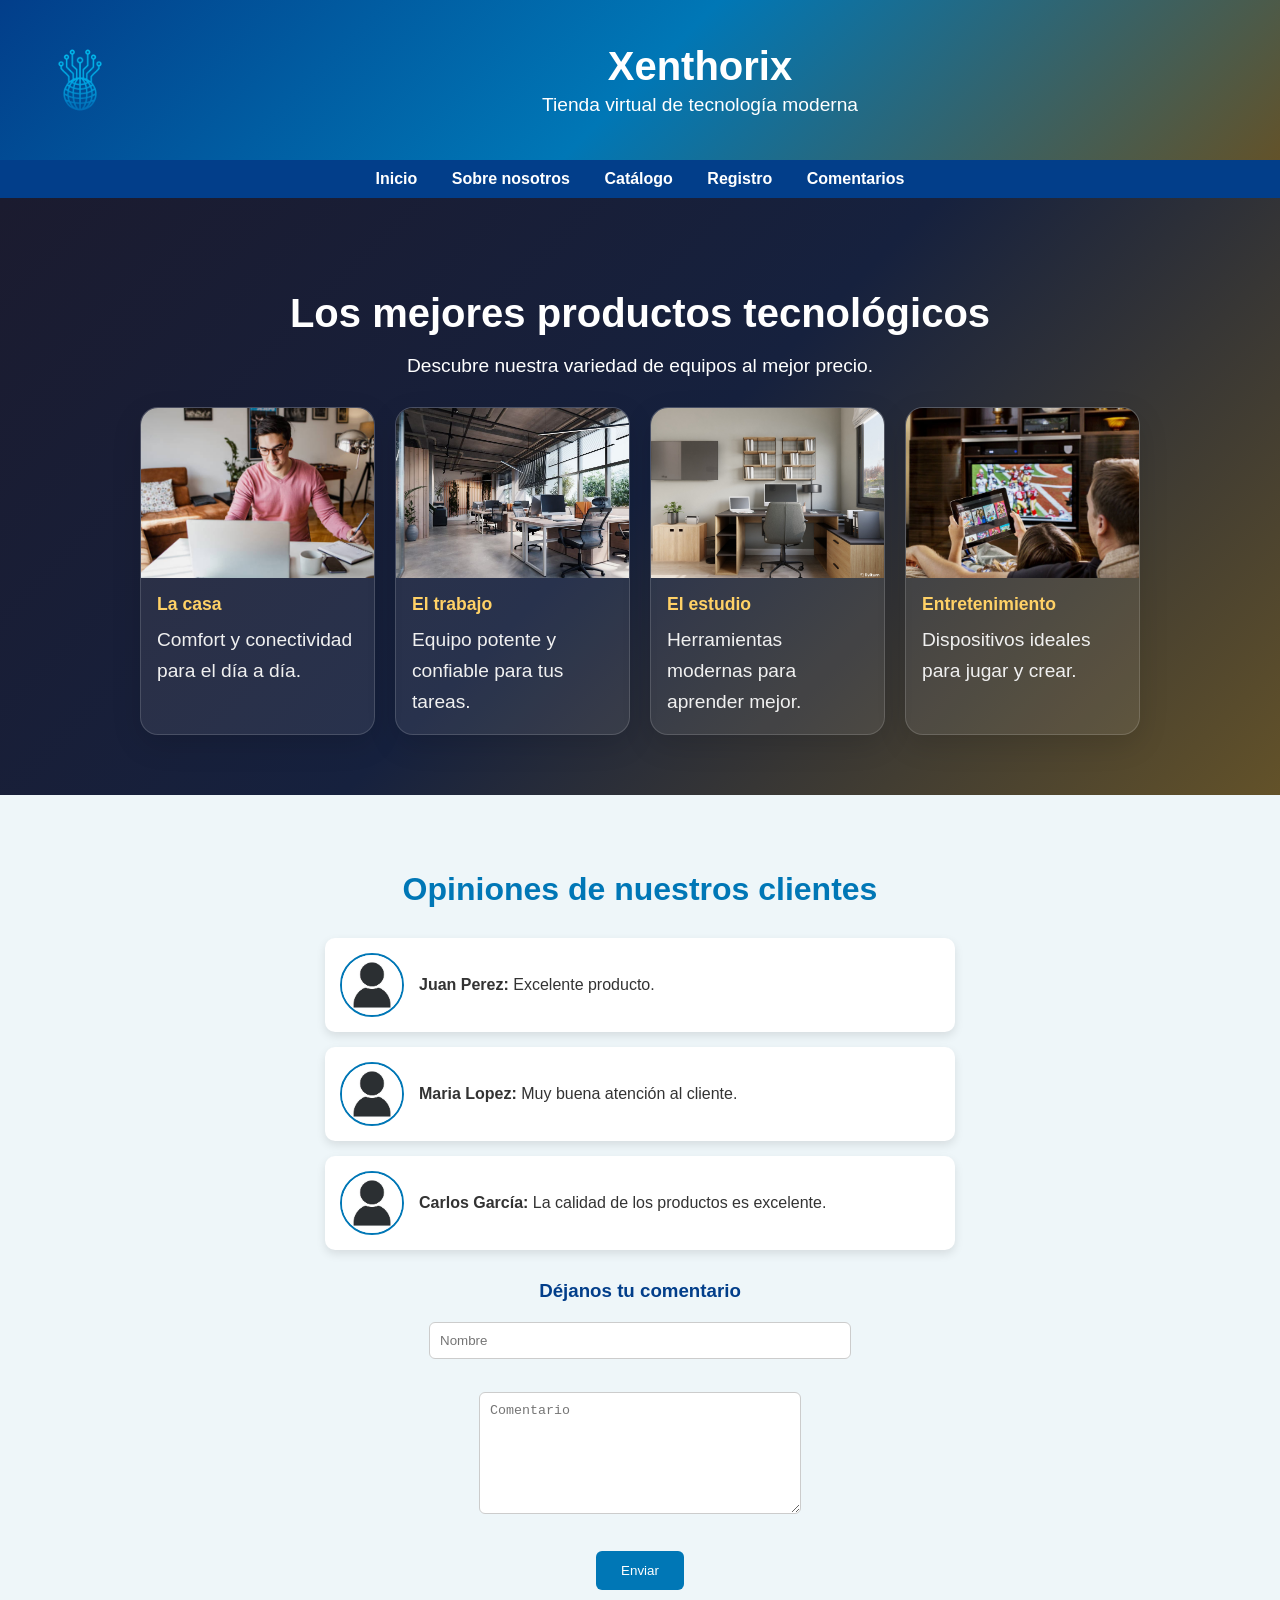
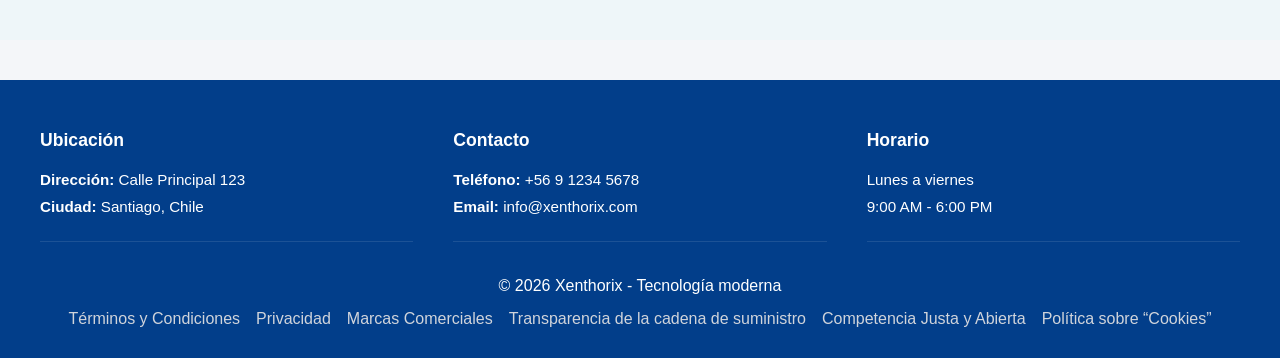
==== commit 27ba03ba: "cambios" ====
--- a/index.html
+++ b/index.html
@@ -9,7 +9,7 @@
 
     <!-- ENCABEZADO -->
     <header>
-        <img src="imagen/logo.png" alt="Logo de la empresa" style="width:50px; height: 50px;border: 10px solid #ccc; padding: 10px; border-radius: 20px; text-align: center;">
+        <img src="imagen/logo.png" alt="Logo de la empresa" style=" height: 100px; padding: 10px; border-radius: 20px; text-align: center;">
         <div class="texto-header">
             <h1>Xenthorix</h1>
             <p>Tienda virtual de tecnología moderna</p>
@@ -20,7 +20,7 @@
     <nav>
         <ul>
             <li><a href="index.html#inicio">Inicio</a></li>
-            <li><a href="index.html#nosotros">Sobre nosotros</a></li>
+            <li><a href="sobrenosotros.html">Sobre nosotros</a></li>
             <li><a href="catalogo.html">Catálogo</a></li>
             <li><a href="registro.html">Registro</a></li>
             <li><a href="#comentarios">Comentarios</a></li> 
@@ -33,18 +33,36 @@
         <section id="inicio">
             <h2>Los mejores productos tecnológicos</h2>
             <p>Descubre nuestra variedad de equipos al mejor precio.</p>
-        </section>
-
-        <!-- SOBRE NOSOTROS -->
-        <section id="nosotros">
-            <h2>Sobre nosotros</h2>
-            <p>
-                En Xenthorix nos especializamos en la venta de productos tecnológicos modernos ofreciendo soluciones innovadoras para los clientes que buscan mejorar su rendimiento y productividad.
-            </p>
-            <p>
-                Nuestro objetivo es brindar tecnología de calidad con precios accesibles
-                y una experiencia de compra rápida y sencilla.
-            </p>
+            <div class="inicio-opciones">
+                <div class="opcion-card">
+                    <img src="imagen/casita.jpg" alt="Tecnología para la casa">
+                    <div class="opcion-texto">
+                        <h3>La casa</h3>
+                        <p>Comfort y conectividad para el día a día.</p>
+                    </div>
+                </div>
+                <div class="opcion-card">
+                    <img src="imagen/oficina.jpg" alt="Tecnología para el trabajo">
+                    <div class="opcion-texto">
+                        <h3>El trabajo</h3>
+                        <p>Equipo potente y confiable para tus tareas.</p>
+                    </div>
+                </div>
+                <div class="opcion-card">
+                    <img src="imagen/estudio.jpg" alt="Tecnología para el estudio">
+                    <div class="opcion-texto">
+                        <h3>El estudio</h3>
+                        <p>Herramientas modernas para aprender mejor.</p>
+                    </div>
+                </div>
+                <div class="opcion-card">
+                    <img src="imagen/entretenimiento.jpg" alt="Tecnología para entretenimiento">
+                    <div class="opcion-texto">
+                        <h3>Entretenimiento</h3>
+                        <p>Dispositivos ideales para jugar y crear.</p>
+                    </div>
+                </div>
+            </div>
         </section>
 
         
@@ -79,36 +97,39 @@
 
     <!-- FOOTER -->
     <footer>
+        <div class="footer-content">
+            <div class="footer-section">
+                <h4>Ubicación</h4>
+                <p>
+                    <strong>Dirección:</strong> Calle Principal 123<br>
+                    <strong>Ciudad:</strong> Santiago, Chile
+                </p>
+            </div>
+            <div class="footer-section">
+                <h4>Contacto</h4>
+                <p>
+                    <strong>Teléfono:</strong> +56 9 1234 5678<br>
+                    <strong>Email:</strong> info@xenthorix.com
+                </p>
+            </div>
+            <div class="footer-section">
+                <h4>Horario</h4>
+                <p>
+                    Lunes a viernes<br>
+                    9:00 AM - 6:00 PM
+                </p>
+            </div>
+        </div>
         <p>&copy; 2026 Xenthorix - Tecnología moderna</p>
+        <div class="footer-links">
+            <ul>
+                <li class="links"><a href="/es/legal/copyright.html">Términos y Condiciones</a></li>
+                <li class="links"><a href="/es/legal/privacy.html">Privacidad</a></li>
+                <li class="links"><a href="/es/legal/trademarks.html">Marcas Comerciales</a></li>
+                <li class="links"><a href="/es/legal/transparency.html" target="_blank">Transparencia de la cadena de suministro</a></li>
+                <li class="links"><a href="/es/legal/competition.html">Competencia Justa y Abierta</a></li>
+                <li class="links"><a href="/es/legal/cookies.html">Política sobre “Cookies”</a></li>
+            </ul>
+        </div>
     </footer>
-
-    <div class="col-12 text-center">
-		<ul>
-            <style>
-                .links {
-                    display: inline-block;
-                    margin: 0 10px;
-                }
-                .links a {
-                    text-decoration: none;
-                    color: #333;
-                }
-            </style>
-            
-				<li class="links"><a href="/es/legal/copyright.html">Términos y Condiciones</a></li>
-			
-				<li class="links"><a href="/es/legal/privacy.html">Privacidad</a></li>
-			
-				<li class="links"><a href="/es/legal/trademarks.html">Marcas Comerciales</a></li>
-			
-				<li class="links"><a href="/es/legal/transparency.html" target="_blank">Transparencia de la cadena de suministro</a></li>
-			
-				<li class="links"><a href="/es/legal/competition.html">Competencia Justa y Abierta</a></li>
-			
-				<li class="links"><a href="/es/legal/cookies.html">Política sobre “Cookies”</a></li>
-			
-		</ul>
-	</div>
-
-</body>
-</html>+</html>
--- a/estilos.css
+++ b/estilos.css
@@ -0,0 +1,578 @@
+/* Estilo general */
+body {
+    font-family: Arial, Helvetica, sans-serif;
+    margin: 0;
+    padding: 0;
+    background-color: #f4f6f9;
+    color: #333;
+}
+
+/* Encabezado */
+header {
+    display: flex;
+    align-items: center;
+    background: linear-gradient(135deg, #023e8a, #0077b6, #635229);
+    color: white;
+    padding: 20px;
+}
+
+/* Contenedor del texto */
+header .texto-header {
+    text-align: center;
+    flex: 1; /* ocupa todo el espacio restante */
+}
+
+header h1 {
+    margin: 0;
+    font-size: 2.5em;
+}
+
+header p {
+    margin: 5px 0 0;
+    font-size: 1.2em;
+}
+
+/* Menú */
+nav {
+    background-color: #023e8a;   /* azul medio, igual al encabezado */
+    padding: 10px 0;
+}
+
+nav ul {
+    list-style: none;
+    margin: 0;
+    padding: 0;
+    text-align: center;
+}
+
+nav ul li {
+    display: inline-block;
+    margin: 0 15px;
+}
+
+nav ul li a {
+    text-decoration: none;
+    color: #ffffff;              /* texto blanco para contraste */
+    font-weight: bold;
+    transition: color 0.3s ease;
+}
+
+nav ul li a:hover {
+    color: #ffb703;              /* dorado cálido al pasar el mouse */
+}
+
+
+/* Catálogo en horizontal */
+#catalogo {
+    padding: 40px;
+    text-align: center;
+}
+
+#catalogo h2 {
+    margin-bottom: 30px;
+    font-size: 2em;
+    color: #0077b6;
+}
+
+/* Contenedor flexible */
+#catalogo {
+    display: flex;
+    flex-wrap: wrap; /* permite que los artículos bajen si no caben */
+    justify-content: center;
+    gap: 20px; /* espacio entre artículos */
+}
+
+/* Tarjetas de producto */
+#catalogo article {
+    background: white;
+    border: 3px solid #ccc;
+    border-radius: 10px;
+    padding: 15px;
+    width: 250px;
+    text-align: center;
+    box-shadow: 0 4px 8px rgba(0,0,0,0.1);
+    transition: transform 0.3s ease;
+}
+
+#catalogo article:hover {
+    transform: scale(1.05);
+}
+
+#catalogo img {
+    border-radius: 10px;
+    width: 100%;
+}
+
+#catalogo button {
+    background-color: #0077b6;
+    color: white;
+    border: none;
+    padding: 10px 20px;
+    margin-top: 10px;
+    border-radius: 5px;
+    cursor: pointer;
+    transition: background 0.3s ease;
+}
+
+#catalogo button:hover {
+    background-color: #00b4d8;
+}
+
+
+#catalogo button {
+    background-color: #0077b6;
+    color: white;
+    border: none;
+    padding: 10px 20px;
+    margin-top: 10px;
+    border-radius: 5px;
+    cursor: pointer;
+    transition: background 0.3s ease;
+}
+
+#catalogo button:hover {
+    background-color: #d5e1e4;
+}
+
+/* Footer */
+footer {
+    background-color: #023e8a;
+    color: white;
+    padding: 30px;
+    margin-top: 40px;
+}
+
+.footer-content {
+    max-width: 1200px;
+    margin: 0 auto 20px;
+    display: flex;
+    justify-content: space-between;
+    gap: 40px;
+}
+
+.footer-section {
+    flex: 1;
+    padding: 20px 0;
+    border-bottom: 1px solid rgba(255, 255, 255, 0.1);
+    text-align: left;
+}
+
+.footer-section h4 {
+    margin: 0 0 15px;
+    font-size: 1.1em;
+}
+
+.footer-section p {
+    margin: 0;
+    line-height: 1.8;
+    font-size: 0.95em;
+}
+
+footer > p {
+    text-align: center;
+    margin: 0;
+    padding-top: 15px;
+}
+
+.footer-links {
+    text-align: center;
+    margin-top: 15px;
+}
+
+.footer-links ul {
+    list-style: none;
+    padding: 0;
+    margin: 0 auto;
+    display: inline-flex;
+    flex-wrap: wrap;
+    justify-content: center;
+    gap: 16px;
+}
+
+.footer-links li {
+    display: inline-block;
+}
+
+.footer-links a {
+    text-decoration: none;
+    color: #d0d4db;
+    font-weight: 500;
+}
+
+.footer-links a:hover {
+    color: #ffd166;
+}
+
+@media (max-width: 768px) {
+    .footer-content {
+        flex-direction: column;
+        gap: 20px;
+    }
+    .footer-section {
+        text-align: center;
+    }
+    .footer-section p {
+        font-size: 0.9em;
+    }
+    .footer-links ul {
+        gap: 12px;
+    }
+}
+
+/* Links legales */
+.col-12 {
+    background-color: #f1f1f1;
+    padding: 20px;
+    text-align: center;
+}
+
+.col-12 ul {
+    list-style: none;
+    padding: 0;
+    margin: 0;
+}
+
+.col-12 li {
+    display: inline-block;
+    margin: 0 15px;
+}
+
+.col-12 a {
+    text-decoration: none;
+    color: #0077b6;
+    font-weight: bold;
+    transition: color 0.3s ease;
+}
+
+.col-12 a:hover {
+    color: #00b4d8;
+}
+
+/* Sección de registro */
+#registro {
+    padding: 50px;
+    display: flex;
+    justify-content: center;
+    align-items: center;
+    min-height: 100vh;
+    background-image: linear-gradient(rgba(255, 255, 255, 0.2), rgba(255, 255, 255, 0.2)), url('imagen/registro.jpg');
+    background-size: cover;
+    background-position: center;
+    background-repeat: no-repeat;
+    box-shadow: inset 0 0 40px rgba(0, 0, 0, 0.03);
+    border: 1px solid rgba(255, 255, 255, 0.25);
+}
+
+/* Título */
+#registro h2 {
+    text-align: center;
+    color: #ffb703;               /* tono dorado cálido */
+    margin-bottom: 20px;
+    font-size: 2em;
+    text-shadow: 1px 1px 3px rgba(0,0,0,0.4);
+}
+
+#registro form {
+    width: 80%;
+    min-width: 500px;
+    max-width: 900px;
+}
+
+/* Caja del formulario */
+#registro fieldset {
+    border: none;
+    background: rgba(255, 255, 255, 0.85);
+    padding: 40px;      /* más espacio interno */
+    border-radius: 15px;
+    box-shadow: 0 6px 15px rgba(0,0,0,0.4);
+}
+
+/* Leyenda */
+#registro legend {
+    font-weight: bold;
+    color: #120549;               /* naranja cálido */
+    font-size: 1.3em;
+    margin-bottom: 15px;
+}
+
+/* Etiquetas e inputs */
+#registro label {
+    display: block;
+    margin-bottom: 6px;
+    font-weight: bold;
+    color: #333;
+}
+
+#registro input {
+    width: 100%;
+    padding: 10px;
+    margin-bottom: 18px;
+    border: 1px solid #ccc;
+    border-radius: 6px;
+    transition: border-color 0.3s ease, box-shadow 0.3s ease;
+}
+
+#registro input:focus {
+    border-color: #0077b6;
+    box-shadow: 0 0 6px rgba(0,119,182,0.25);
+    outline: none;
+}
+
+/* Botón */
+#registro button {
+    width: 100%;
+    padding: 12px;
+    background-color: #041680;    /* dorado cálido */
+    color: #fff;
+    border: none;
+    border-radius: 6px;
+    font-size: 1em;
+    cursor: pointer;
+    transition: background 0.3s ease, transform 0.2s ease;
+}
+
+#registro button:hover {
+    background-color: #005f99;
+    transform: scale(1.05);
+}
+
+
+
+/* INICIO */
+#inicio {
+    padding: 60px 20px;
+    text-align: center;
+    background: linear-gradient(135deg, #1b1b2f, #16213e, #635229);
+    color: white;
+}
+
+
+#inicio h2 {
+    font-size: 2.5em;
+    margin-bottom: 15px;
+}
+
+#inicio p {
+    font-size: 1.2em;
+}
+
+.inicio-opciones {
+    margin-top: 30px;
+    max-width: 1000px;
+    margin-left: auto;
+    margin-right: auto;
+    display: grid;
+    grid-template-columns: repeat(4, minmax(180px, 1fr));
+    gap: 20px;
+    text-align: left;
+}
+
+.opcion-card {
+    background: rgba(255, 255, 255, 0.08);
+    border: 1px solid rgba(255, 255, 255, 0.15);
+    border-radius: 18px;
+    overflow: hidden;
+    box-shadow: 0 10px 30px rgba(0, 0, 0, 0.12);
+}
+
+.opcion-card img {
+    width: 100%;
+    height: 170px;
+    object-fit: cover;
+    display: block;
+}
+
+.opcion-texto {
+    padding: 16px;
+}
+
+.opcion-texto h3 {
+    margin: 0 0 10px;
+    font-size: 1.1em;
+    color: #ffd166;
+}
+
+.opcion-texto p {
+    margin: 0;
+    line-height: 1.6;
+    color: #f0f0f0;
+}
+
+@media (max-width: 900px) {
+    .inicio-opciones {
+        grid-template-columns: repeat(2, minmax(180px, 1fr));
+    }
+}
+
+@media (max-width: 600px) {
+    .inicio-opciones {
+        grid-template-columns: 1fr;
+    }
+}
+
+/* SOBRE NOSOTROS */
+#nosotros {
+    padding: 50px;
+    background-color: #f9f9f9;
+    text-align: center;
+}
+
+#nosotros h2 {
+    color: #0077b6;
+    margin-bottom: 20px;
+    font-size: 2em;
+}
+
+#nosotros p {
+    max-width: 700px;
+    margin: 10px auto;
+    line-height: 1.6;
+    color: #444;
+}
+
+.subseccion {
+    margin-top: 40px;
+    padding: 25px;
+    background-color: #ffffff;
+    border-left: 5px solid #0077b6;
+    border-radius: 8px;
+    max-width: 800px;
+    margin-left: auto;
+    margin-right: auto;
+}
+
+.subseccion h3 {
+    color: #0077b6;
+    margin-top: 0;
+    margin-bottom: 15px;
+    font-size: 1.4em;
+}
+
+.subseccion p {
+    color: #555;
+    line-height: 1.8;
+    margin: 0;
+}
+
+.datos-grid {
+    display: grid;
+    grid-template-columns: repeat(4, minmax(150px, 1fr));
+    gap: 20px;
+    margin-top: 20px;
+}
+
+.dato-item {
+    background: linear-gradient(135deg, #0077b6, #00a8e8);
+    color: white;
+    padding: 20px;
+    border-radius: 12px;
+    text-align: center;
+}
+
+.dato-item h4 {
+    font-size: 1.8em;
+    margin: 0 0 10px;
+}
+
+.dato-item p {
+    margin: 0;
+    font-size: 0.95em;
+}
+
+@media (max-width: 800px) {
+    .datos-grid {
+        grid-template-columns: repeat(2, minmax(150px, 1fr));
+    }
+}
+
+@media (max-width: 500px) {
+    .datos-grid {
+        grid-template-columns: 1fr;
+    }
+}
+
+#nosotros img {
+    margin-top: 20px;
+    width: 80px;
+    height: 80px;
+    border: 5px solid #0077b6;
+    border-radius: 50%;
+    padding: 10px;
+    background: white;
+}
+
+/* COMENTARIOS */
+#comentarios {
+    padding: 50px;
+    background-color: #eef6f9;
+}
+
+#comentarios h2 {
+    text-align: center;
+    color: #0077b6;
+    margin-bottom: 30px;
+    font-size: 2em;
+}
+
+/* Opiniones */
+#comentarios article {
+    background: white;
+    padding: 15px;
+    margin: 15px auto;
+    max-width: 600px;
+    border-radius: 10px;
+    box-shadow: 0 4px 10px rgba(0,0,0,0.1);
+    display: flex;
+    align-items: center;
+    gap: 15px;
+}
+
+#comentarios article img {
+    width: 60px;
+    border-radius: 50%;
+    border: 2px solid #0077b6;
+}
+
+/* Formulario de comentarios */
+#comentarios h3 {
+    text-align: center;
+    margin-top: 30px;
+    color: #023e8a;
+}
+
+#comentarios form {
+    text-align: center;
+    margin-top: 20px;
+}
+
+#comentarios input, 
+#comentarios textarea {
+    width: 80%;
+    max-width: 400px;
+    padding: 10px;
+    margin-bottom: 15px;
+    border: 1px solid #ccc;
+    border-radius: 6px;
+    transition: border-color 0.3s ease;
+}
+
+#comentarios input:focus, 
+#comentarios textarea:focus {
+    border-color: #0077b6;
+    outline: none;
+}
+
+#comentarios button {
+    background-color: #0077b6;
+    color: white;
+    border: none;
+    padding: 12px 25px;
+    border-radius: 6px;
+    cursor: pointer;
+    transition: background 0.3s ease;
+}
+
+#comentarios button:hover {
+    background-color: #00b4d8;
+}
+
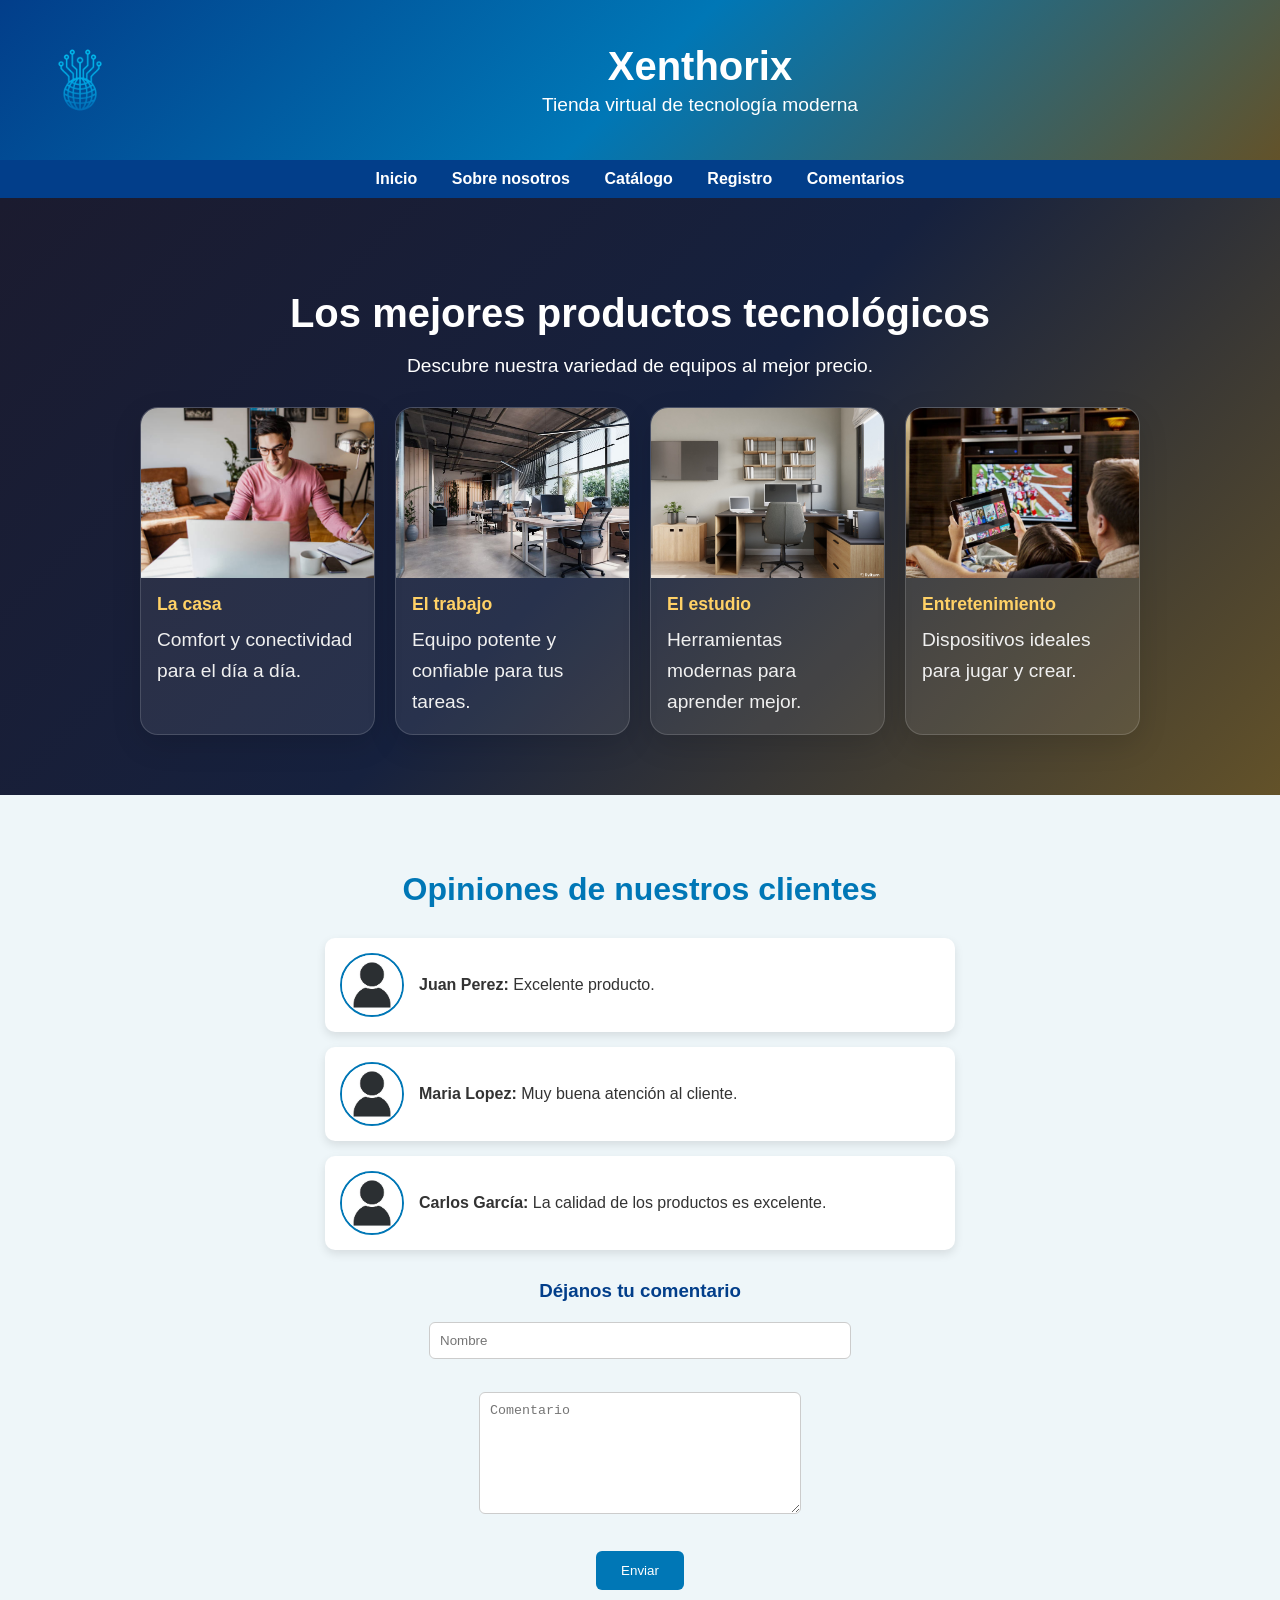
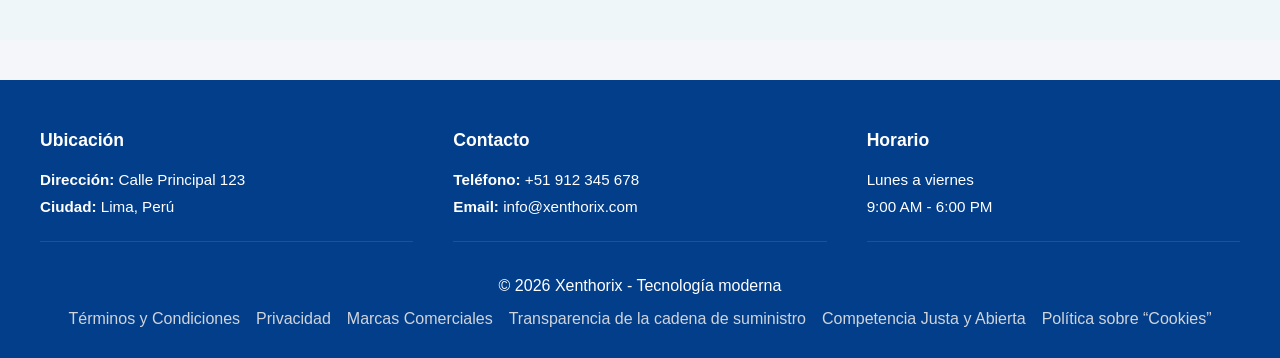
==== commit ba495fcc: "Update index.html" ====
--- a/index.html
+++ b/index.html
@@ -102,13 +102,13 @@
                 <h4>Ubicación</h4>
                 <p>
                     <strong>Dirección:</strong> Calle Principal 123<br>
-                    <strong>Ciudad:</strong> Santiago, Chile
+                    <strong>Ciudad:</strong> Lima, Perú
                 </p>
             </div>
             <div class="footer-section">
                 <h4>Contacto</h4>
                 <p>
-                    <strong>Teléfono:</strong> +56 9 1234 5678<br>
+                    <strong>Teléfono:</strong> +51 912 345 678<br>
                     <strong>Email:</strong> info@xenthorix.com
                 </p>
             </div>
